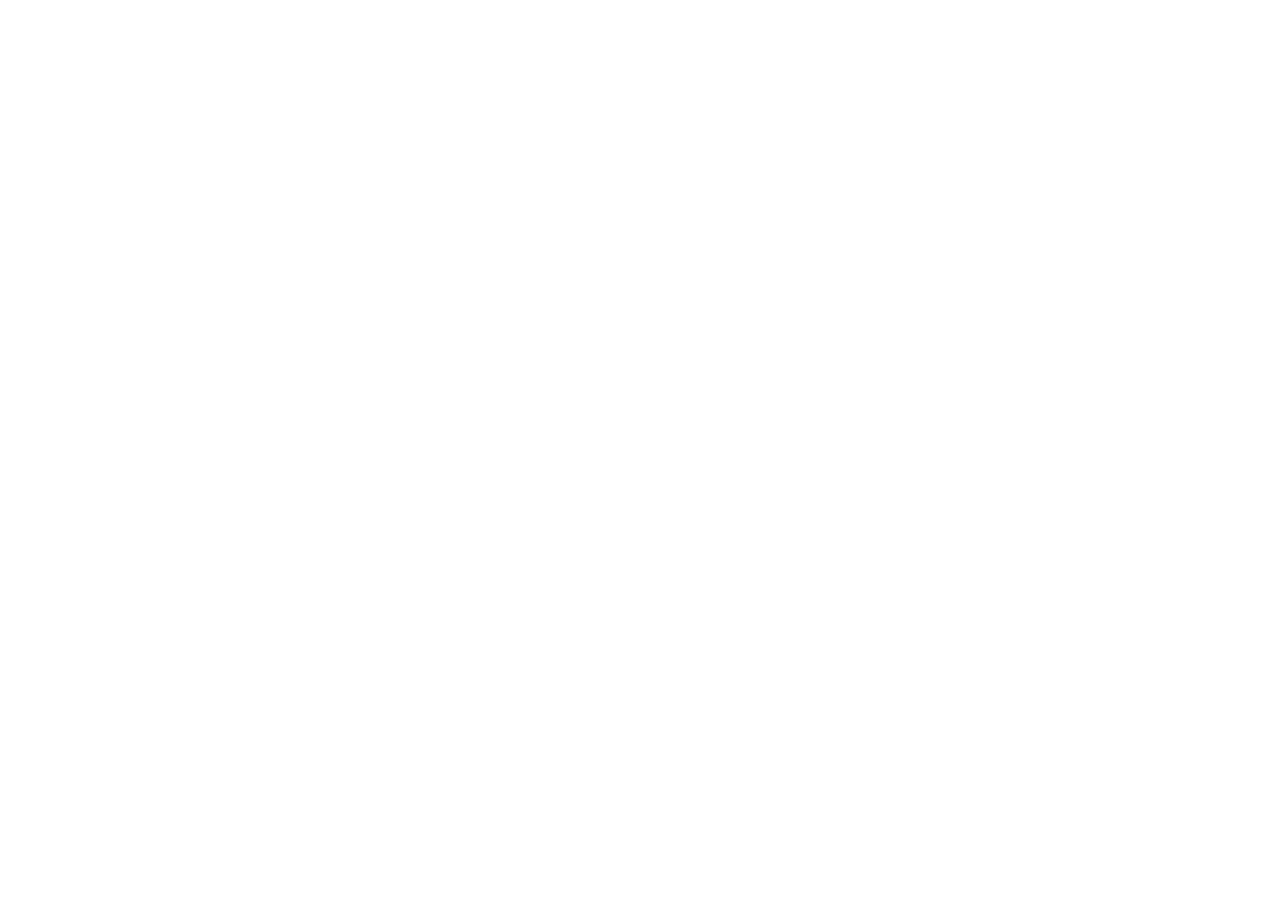
==== index.html @ 1eeaa488 "init project" ====
<!DOCTYPE html>
<html lang="en">

<head>
    <meta charset="UTF-8">
    <meta name="viewport" content="width=device-width, initial-scale=1.0">
    <title>Document</title>
</head>

<body>

</body>

</html>
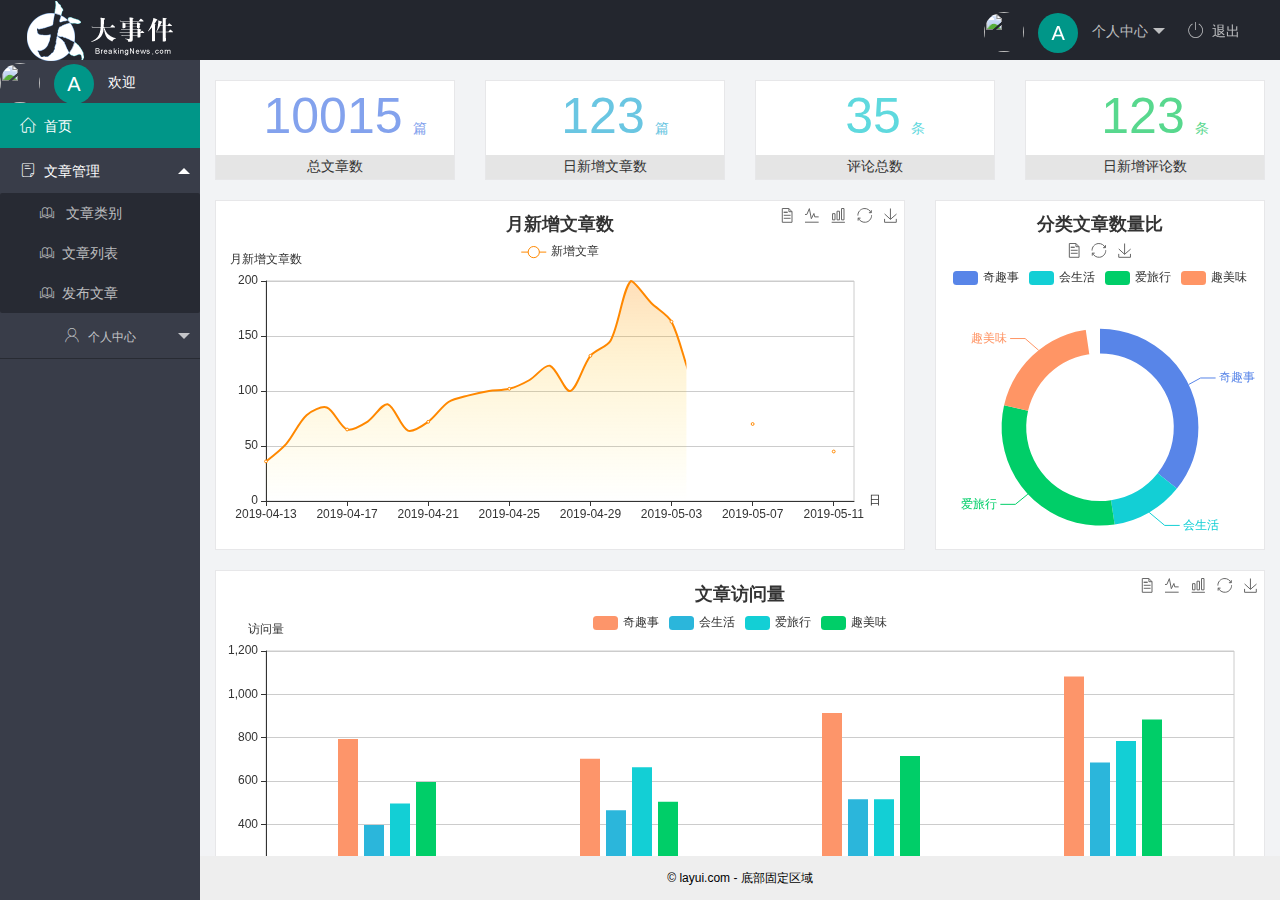
==== commit 8185873b: "完成了主页功能的开发" ====
--- a/index.html
+++ b/index.html
@@ -4,11 +4,90 @@
 <head>
     <meta charset="UTF-8">
     <meta name="viewport" content="width=device-width, initial-scale=1.0">
-    <title>Document</title>
+    <title>后台主页</title>
+    <!-- layui的样式 -->
+    <link rel="stylesheet" href="./assets/lib/layui/css/layui.css">
+    <!-- 导入第三方图标库 -->
+    <link rel="stylesheet" href="./assets/fonts/iconfont.css">
+    <!-- 引入自己的样式表 -->
+    <link rel="stylesheet" href="./assets/css/index.css">
 </head>
 
-<body>
+<body class="layui-layout-body">
+    <div class="layui-layout layui-layout-admin">
+        <div class="layui-header">
+            <div class="layui-logo">
+                <img src="./assets/images/logo.png" alt="">
+            </div>
+            <!-- 头部区域（可配合layui已有的水平导航） -->
+            <ul class="layui-nav layui-layout-right">
+                <li class="layui-nav-item">
+                    <a href="javascript:;">
+                        <img src="http://t.cn/RCzsdCq" class="layui-nav-img">
+                        <span class="text-avater">A</span> 个人中心
+                    </a>
+                    <dl class="layui-nav-child">
+                        <dd><a href="">个人中心</a></dd>
+                        <dd><a href="">基本资料</a></dd>
+                        <dd><a href="">更换头像</a></dd>
+                        <dd><a href="">重置密码</a></dd>
+                    </dl>
+                </li>
+                <li class="layui-nav-item"><a href="javascript:;" id="btnLogout"><span class="iconfont icon-tuichu"></span>退出</a></li>
+            </ul>
+        </div>
 
+        <div class="layui-side layui-bg-black">
+            <div class="layui-side-scroll">
+                <div>
+                    <img src="http://t.cn/RCzsdCq" class="layui-nav-img">
+                    <span class="text-avater">A</span> <span id="welcome">欢迎</span>
+                </div>
+                <!-- 左侧导航区域（可配合layui已有的垂直导航） -->
+                <ul class="layui-nav layui-nav-tree" lay-shrink="all">
+                    <li class="layui-nav-item layui-this"><a href="/home/dashboard.html" target="fm"><span class="iconfont icon-home"></span>首页</a></li>
+                    <li class="layui-nav-item layui-nav-itemed">
+                        <a class="" href="javascript:;"><span class="iconfont icon-16"></span>文章管理</a>
+                        <dl class="layui-nav-child">
+                            <dd><a href="javascript:;"><i class="layui-icon layui-icon-read"></i> 文章类别</a></dd>
+                            <dd><a href="javascript:;"><i class="layui-icon layui-icon-read"></i>文章列表</a></dd>
+                            <dd><a href="javascript:;"><i class="layui-icon layui-icon-read"></i>发布文章</a></dd>
+
+                        </dl>
+                    </li>
+                    <li class="layui-nav-item">
+                        <a href="javascript:;" class="userinfo"><span class="iconfont icon-user"></span>个人中心</a>
+                        <dl class="layui-nav-child">
+                            <dd><a href="javascript:;"><i class="layui-icon layui-icon-read"></i>基本资料</a></dd>
+                            <dd><a href="javascript:;"><i class="layui-icon layui-icon-read"></i>更新头像</a></dd>
+                            <dd><a href=""><i class="layui-icon layui-icon-read"></i>重置密码</a></dd>
+                        </dl>
+                    </li>
+                </ul>
+            </div>
+        </div>
+
+        <div class="layui-body">
+            <!-- 内容主体区域 -->
+            <!-- <div style="padding: 15px;">内容主体区域</div> -->
+            <iframe src="/home/dashboard.html" frameborder="0" name="fm"></iframe>
+        </div>
+
+        <div class="layui-footer">
+            <!-- 底部固定区域 -->
+            © layui.com - 底部固定区域
+        </div>
+    </div>
+    <!-- 导入layui的js文件 -->
+    <script src="./assets/lib/layui/layui.all.js"></script>
+    <!-- 导入jquery -->
+    <script src="./assets/lib/jquery.js"></script>
+    <script src="./assets/js/baseAPI.js"></script>
+    <!-- 导入自己的js文件 -->
+    <script src="/assets/js/index.js"></script>
 </body>
 
+
+
+
 </html>--- a/assets/lib/layui/css/layui.css
+++ b/assets/lib/layui/css/layui.css
@@ -0,0 +1,2 @@
+/** layui-v2.5.5 MIT License By https://www.layui.com */
+ .layui-inline,img{display:inline-block;vertical-align:middle}h1,h2,h3,h4,h5,h6{font-weight:400}.layui-edge,.layui-header,.layui-inline,.layui-main{position:relative}.layui-body,.layui-edge,.layui-elip{overflow:hidden}.layui-btn,.layui-edge,.layui-inline,img{vertical-align:middle}.layui-btn,.layui-disabled,.layui-icon,.layui-unselect{-moz-user-select:none;-webkit-user-select:none;-ms-user-select:none}.layui-elip,.layui-form-checkbox span,.layui-form-pane .layui-form-label{text-overflow:ellipsis;white-space:nowrap}.layui-breadcrumb,.layui-tree-btnGroup{visibility:hidden}blockquote,body,button,dd,div,dl,dt,form,h1,h2,h3,h4,h5,h6,input,li,ol,p,pre,td,textarea,th,ul{margin:0;padding:0;-webkit-tap-highlight-color:rgba(0,0,0,0)}a:active,a:hover{outline:0}img{border:none}li{list-style:none}table{border-collapse:collapse;border-spacing:0}h4,h5,h6{font-size:100%}button,input,optgroup,option,select,textarea{font-family:inherit;font-size:inherit;font-style:inherit;font-weight:inherit;outline:0}pre{white-space:pre-wrap;white-space:-moz-pre-wrap;white-space:-pre-wrap;white-space:-o-pre-wrap;word-wrap:break-word}body{line-height:24px;font:14px Helvetica Neue,Helvetica,PingFang SC,Tahoma,Arial,sans-serif}hr{height:1px;margin:10px 0;border:0;clear:both}a{color:#333;text-decoration:none}a:hover{color:#777}a cite{font-style:normal;*cursor:pointer}.layui-border-box,.layui-border-box *{box-sizing:border-box}.layui-box,.layui-box *{box-sizing:content-box}.layui-clear{clear:both;*zoom:1}.layui-clear:after{content:'\20';clear:both;*zoom:1;display:block;height:0}.layui-inline{*display:inline;*zoom:1}.layui-edge{display:inline-block;width:0;height:0;border-width:6px;border-style:dashed;border-color:transparent}.layui-edge-top{top:-4px;border-bottom-color:#999;border-bottom-style:solid}.layui-edge-right{border-left-color:#999;border-left-style:solid}.layui-edge-bottom{top:2px;border-top-color:#999;border-top-style:solid}.layui-edge-left{border-right-color:#999;border-right-style:solid}.layui-disabled,.layui-disabled:hover{color:#d2d2d2!important;cursor:not-allowed!important}.layui-circle{border-radius:100%}.layui-show{display:block!important}.layui-hide{display:none!important}@font-face{font-family:layui-icon;src:url(../font/iconfont.eot?v=250);src:url(../font/iconfont.eot?v=250#iefix) format('embedded-opentype'),url(../font/iconfont.woff2?v=250) format('woff2'),url(../font/iconfont.woff?v=250) format('woff'),url(../font/iconfont.ttf?v=250) format('truetype'),url(../font/iconfont.svg?v=250#layui-icon) format('svg')}.layui-icon{font-family:layui-icon!important;font-size:16px;font-style:normal;-webkit-font-smoothing:antialiased;-moz-osx-font-smoothing:grayscale}.layui-icon-reply-fill:before{content:"\e611"}.layui-icon-set-fill:before{content:"\e614"}.layui-icon-menu-fill:before{content:"\e60f"}.layui-icon-search:before{content:"\e615"}.layui-icon-share:before{content:"\e641"}.layui-icon-set-sm:before{content:"\e620"}.layui-icon-engine:before{content:"\e628"}.layui-icon-close:before{content:"\1006"}.layui-icon-close-fill:before{content:"\1007"}.layui-icon-chart-screen:before{content:"\e629"}.layui-icon-star:before{content:"\e600"}.layui-icon-circle-dot:before{content:"\e617"}.layui-icon-chat:before{content:"\e606"}.layui-icon-release:before{content:"\e609"}.layui-icon-list:before{content:"\e60a"}.layui-icon-chart:before{content:"\e62c"}.layui-icon-ok-circle:before{content:"\1005"}.layui-icon-layim-theme:before{content:"\e61b"}.layui-icon-table:before{content:"\e62d"}.layui-icon-right:before{content:"\e602"}.layui-icon-left:before{content:"\e603"}.layui-icon-cart-simple:before{content:"\e698"}.layui-icon-face-cry:before{content:"\e69c"}.layui-icon-face-smile:before{content:"\e6af"}.layui-icon-survey:before{content:"\e6b2"}.layui-icon-tree:before{content:"\e62e"}.layui-icon-upload-circle:before{content:"\e62f"}.layui-icon-add-circle:before{content:"\e61f"}.layui-icon-download-circle:before{content:"\e601"}.layui-icon-templeate-1:before{content:"\e630"}.layui-icon-util:before{content:"\e631"}.layui-icon-face-surprised:before{content:"\e664"}.layui-icon-edit:before{content:"\e642"}.layui-icon-speaker:before{content:"\e645"}.layui-icon-down:before{content:"\e61a"}.layui-icon-file:before{content:"\e621"}.layui-icon-layouts:before{content:"\e632"}.layui-icon-rate-half:before{content:"\e6c9"}.layui-icon-add-circle-fine:before{content:"\e608"}.layui-icon-prev-circle:before{content:"\e633"}.layui-icon-read:before{content:"\e705"}.layui-icon-404:before{content:"\e61c"}.layui-icon-carousel:before{content:"\e634"}.layui-icon-help:before{content:"\e607"}.layui-icon-code-circle:before{content:"\e635"}.layui-icon-water:before{content:"\e636"}.layui-icon-username:before{content:"\e66f"}.layui-icon-find-fill:before{content:"\e670"}.layui-icon-about:before{content:"\e60b"}.layui-icon-location:before{content:"\e715"}.layui-icon-up:before{content:"\e619"}.layui-icon-pause:before{content:"\e651"}.layui-icon-date:before{content:"\e637"}.layui-icon-layim-uploadfile:before{content:"\e61d"}.layui-icon-delete:before{content:"\e640"}.layui-icon-play:before{content:"\e652"}.layui-icon-top:before{content:"\e604"}.layui-icon-friends:before{content:"\e612"}.layui-icon-refresh-3:before{content:"\e9aa"}.layui-icon-ok:before{content:"\e605"}.layui-icon-layer:before{content:"\e638"}.layui-icon-face-smile-fine:before{content:"\e60c"}.layui-icon-dollar:before{content:"\e659"}.layui-icon-group:before{content:"\e613"}.layui-icon-layim-download:before{content:"\e61e"}.layui-icon-picture-fine:before{content:"\e60d"}.layui-icon-link:before{content:"\e64c"}.layui-icon-diamond:before{content:"\e735"}.layui-icon-log:before{content:"\e60e"}.layui-icon-rate-solid:before{content:"\e67a"}.layui-icon-fonts-del:before{content:"\e64f"}.layui-icon-unlink:before{content:"\e64d"}.layui-icon-fonts-clear:before{content:"\e639"}.layui-icon-triangle-r:before{content:"\e623"}.layui-icon-circle:before{content:"\e63f"}.layui-icon-radio:before{content:"\e643"}.layui-icon-align-center:before{content:"\e647"}.layui-icon-align-right:before{content:"\e648"}.layui-icon-align-left:before{content:"\e649"}.layui-icon-loading-1:before{content:"\e63e"}.layui-icon-return:before{content:"\e65c"}.layui-icon-fonts-strong:before{content:"\e62b"}.layui-icon-upload:before{content:"\e67c"}.layui-icon-dialogue:before{content:"\e63a"}.layui-icon-video:before{content:"\e6ed"}.layui-icon-headset:before{content:"\e6fc"}.layui-icon-cellphone-fine:before{content:"\e63b"}.layui-icon-add-1:before{content:"\e654"}.layui-icon-face-smile-b:before{content:"\e650"}.layui-icon-fonts-html:before{content:"\e64b"}.layui-icon-form:before{content:"\e63c"}.layui-icon-cart:before{content:"\e657"}.layui-icon-camera-fill:before{content:"\e65d"}.layui-icon-tabs:before{content:"\e62a"}.layui-icon-fonts-code:before{content:"\e64e"}.layui-icon-fire:before{content:"\e756"}.layui-icon-set:before{content:"\e716"}.layui-icon-fonts-u:before{content:"\e646"}.layui-icon-triangle-d:before{content:"\e625"}.layui-icon-tips:before{content:"\e702"}.layui-icon-picture:before{content:"\e64a"}.layui-icon-more-vertical:before{content:"\e671"}.layui-icon-flag:before{content:"\e66c"}.layui-icon-loading:before{content:"\e63d"}.layui-icon-fonts-i:before{content:"\e644"}.layui-icon-refresh-1:before{content:"\e666"}.layui-icon-rmb:before{content:"\e65e"}.layui-icon-home:before{content:"\e68e"}.layui-icon-user:before{content:"\e770"}.layui-icon-notice:before{content:"\e667"}.layui-icon-login-weibo:before{content:"\e675"}.layui-icon-voice:before{content:"\e688"}.layui-icon-upload-drag:before{content:"\e681"}.layui-icon-login-qq:before{content:"\e676"}.layui-icon-snowflake:before{content:"\e6b1"}.layui-icon-file-b:before{content:"\e655"}.layui-icon-template:before{content:"\e663"}.layui-icon-auz:before{content:"\e672"}.layui-icon-console:before{content:"\e665"}.layui-icon-app:before{content:"\e653"}.layui-icon-prev:before{content:"\e65a"}.layui-icon-website:before{content:"\e7ae"}.layui-icon-next:before{content:"\e65b"}.layui-icon-component:before{content:"\e857"}.layui-icon-more:before{content:"\e65f"}.layui-icon-login-wechat:before{content:"\e677"}.layui-icon-shrink-right:before{content:"\e668"}.layui-icon-spread-left:before{content:"\e66b"}.layui-icon-camera:before{content:"\e660"}.layui-icon-note:before{content:"\e66e"}.layui-icon-refresh:before{content:"\e669"}.layui-icon-female:before{content:"\e661"}.layui-icon-male:before{content:"\e662"}.layui-icon-password:before{content:"\e673"}.layui-icon-senior:before{content:"\e674"}.layui-icon-theme:before{content:"\e66a"}.layui-icon-tread:before{content:"\e6c5"}.layui-icon-praise:before{content:"\e6c6"}.layui-icon-star-fill:before{content:"\e658"}.layui-icon-rate:before{content:"\e67b"}.layui-icon-template-1:before{content:"\e656"}.layui-icon-vercode:before{content:"\e679"}.layui-icon-cellphone:before{content:"\e678"}.layui-icon-screen-full:before{content:"\e622"}.layui-icon-screen-restore:before{content:"\e758"}.layui-icon-cols:before{content:"\e610"}.layui-icon-export:before{content:"\e67d"}.layui-icon-print:before{content:"\e66d"}.layui-icon-slider:before{content:"\e714"}.layui-icon-addition:before{content:"\e624"}.layui-icon-subtraction:before{content:"\e67e"}.layui-icon-service:before{content:"\e626"}.layui-icon-transfer:before{content:"\e691"}.layui-main{width:1140px;margin:0 auto}.layui-header{z-index:1000;height:60px}.layui-header a:hover{transition:all .5s;-webkit-transition:all .5s}.layui-side{position:fixed;left:0;top:0;bottom:0;z-index:999;width:200px;overflow-x:hidden}.layui-side-scroll{position:relative;width:220px;height:100%;overflow-x:hidden}.layui-body{position:absolute;left:200px;right:0;top:0;bottom:0;z-index:998;width:auto;overflow-y:auto;box-sizing:border-box}.layui-layout-body{overflow:hidden}.layui-layout-admin .layui-header{background-color:#23262E}.layui-layout-admin .layui-side{top:60px;width:200px;overflow-x:hidden}.layui-layout-admin .layui-body{position:fixed;top:60px;bottom:44px}.layui-layout-admin .layui-main{width:auto;margin:0 15px}.layui-layout-admin .layui-footer{position:fixed;left:200px;right:0;bottom:0;height:44px;line-height:44px;padding:0 15px;background-color:#eee}.layui-layout-admin .layui-logo{position:absolute;left:0;top:0;width:200px;height:100%;line-height:60px;text-align:center;color:#009688;font-size:16px}.layui-layout-admin .layui-header .layui-nav{background:0 0}.layui-layout-left{position:absolute!important;left:200px;top:0}.layui-layout-right{position:absolute!important;right:0;top:0}.layui-container{position:relative;margin:0 auto;padding:0 15px;box-sizing:border-box}.layui-fluid{position:relative;margin:0 auto;padding:0 15px}.layui-row:after,.layui-row:before{content:'';display:block;clear:both}.layui-col-lg1,.layui-col-lg10,.layui-col-lg11,.layui-col-lg12,.layui-col-lg2,.layui-col-lg3,.layui-col-lg4,.layui-col-lg5,.layui-col-lg6,.layui-col-lg7,.layui-col-lg8,.layui-col-lg9,.layui-col-md1,.layui-col-md10,.layui-col-md11,.layui-col-md12,.layui-col-md2,.layui-col-md3,.layui-col-md4,.layui-col-md5,.layui-col-md6,.layui-col-md7,.layui-col-md8,.layui-col-md9,.layui-col-sm1,.layui-col-sm10,.layui-col-sm11,.layui-col-sm12,.layui-col-sm2,.layui-col-sm3,.layui-col-sm4,.layui-col-sm5,.layui-col-sm6,.layui-col-sm7,.layui-col-sm8,.layui-col-sm9,.layui-col-xs1,.layui-col-xs10,.layui-col-xs11,.layui-col-xs12,.layui-col-xs2,.layui-col-xs3,.layui-col-xs4,.layui-col-xs5,.layui-col-xs6,.layui-col-xs7,.layui-col-xs8,.layui-col-xs9{position:relative;display:block;box-sizing:border-box}.layui-col-xs1,.layui-col-xs10,.layui-col-xs11,.layui-col-xs12,.layui-col-xs2,.layui-col-xs3,.layui-col-xs4,.layui-col-xs5,.layui-col-xs6,.layui-col-xs7,.layui-col-xs8,.layui-col-xs9{float:left}.layui-col-xs1{width:8.33333333%}.layui-col-xs2{width:16.66666667%}.layui-col-xs3{width:25%}.layui-col-xs4{width:33.33333333%}.layui-col-xs5{width:41.66666667%}.layui-col-xs6{width:50%}.layui-col-xs7{width:58.33333333%}.layui-col-xs8{width:66.66666667%}.layui-col-xs9{width:75%}.layui-col-xs10{width:83.33333333%}.layui-col-xs11{width:91.66666667%}.layui-col-xs12{width:100%}.layui-col-xs-offset1{margin-left:8.33333333%}.layui-col-xs-offset2{margin-left:16.66666667%}.layui-col-xs-offset3{margin-left:25%}.layui-col-xs-offset4{margin-left:33.33333333%}.layui-col-xs-offset5{margin-left:41.66666667%}.layui-col-xs-offset6{margin-left:50%}.layui-col-xs-offset7{margin-left:58.33333333%}.layui-col-xs-offset8{margin-left:66.66666667%}.layui-col-xs-offset9{margin-left:75%}.layui-col-xs-offset10{margin-left:83.33333333%}.layui-col-xs-offset11{margin-left:91.66666667%}.layui-col-xs-offset12{margin-left:100%}@media screen and (max-width:768px){.layui-hide-xs{display:none!important}.layui-show-xs-block{display:block!important}.layui-show-xs-inline{display:inline!important}.layui-show-xs-inline-block{display:inline-block!important}}@media screen and (min-width:768px){.layui-container{width:750px}.layui-hide-sm{display:none!important}.layui-show-sm-block{display:block!important}.layui-show-sm-inline{display:inline!important}.layui-show-sm-inline-block{display:inline-block!important}.layui-col-sm1,.layui-col-sm10,.layui-col-sm11,.layui-col-sm12,.layui-col-sm2,.layui-col-sm3,.layui-col-sm4,.layui-col-sm5,.layui-col-sm6,.layui-col-sm7,.layui-col-sm8,.layui-col-sm9{float:left}.layui-col-sm1{width:8.33333333%}.layui-col-sm2{width:16.66666667%}.layui-col-sm3{width:25%}.layui-col-sm4{width:33.33333333%}.layui-col-sm5{width:41.66666667%}.layui-col-sm6{width:50%}.layui-col-sm7{width:58.33333333%}.layui-col-sm8{width:66.66666667%}.layui-col-sm9{width:75%}.layui-col-sm10{width:83.33333333%}.layui-col-sm11{width:91.66666667%}.layui-col-sm12{width:100%}.layui-col-sm-offset1{margin-left:8.33333333%}.layui-col-sm-offset2{margin-left:16.66666667%}.layui-col-sm-offset3{margin-left:25%}.layui-col-sm-offset4{margin-left:33.33333333%}.layui-col-sm-offset5{margin-left:41.66666667%}.layui-col-sm-offset6{margin-left:50%}.layui-col-sm-offset7{margin-left:58.33333333%}.layui-col-sm-offset8{margin-left:66.66666667%}.layui-col-sm-offset9{margin-left:75%}.layui-col-sm-offset10{margin-left:83.33333333%}.layui-col-sm-offset11{margin-left:91.66666667%}.layui-col-sm-offset12{margin-left:100%}}@media screen and (min-width:992px){.layui-container{width:970px}.layui-hide-md{display:none!important}.layui-show-md-block{display:block!important}.layui-show-md-inline{display:inline!important}.layui-show-md-inline-block{display:inline-block!important}.layui-col-md1,.layui-col-md10,.layui-col-md11,.layui-col-md12,.layui-col-md2,.layui-col-md3,.layui-col-md4,.layui-col-md5,.layui-col-md6,.layui-col-md7,.layui-col-md8,.layui-col-md9{float:left}.layui-col-md1{width:8.33333333%}.layui-col-md2{width:16.66666667%}.layui-col-md3{width:25%}.layui-col-md4{width:33.33333333%}.layui-col-md5{width:41.66666667%}.layui-col-md6{width:50%}.layui-col-md7{width:58.33333333%}.layui-col-md8{width:66.66666667%}.layui-col-md9{width:75%}.layui-col-md10{width:83.33333333%}.layui-col-md11{width:91.66666667%}.layui-col-md12{width:100%}.layui-col-md-offset1{margin-left:8.33333333%}.layui-col-md-offset2{margin-left:16.66666667%}.layui-col-md-offset3{margin-left:25%}.layui-col-md-offset4{margin-left:33.33333333%}.layui-col-md-offset5{margin-left:41.66666667%}.layui-col-md-offset6{margin-left:50%}.layui-col-md-offset7{margin-left:58.33333333%}.layui-col-md-offset8{margin-left:66.66666667%}.layui-col-md-offset9{margin-left:75%}.layui-col-md-offset10{margin-left:83.33333333%}.layui-col-md-offset11{margin-left:91.66666667%}.layui-col-md-offset12{margin-left:100%}}@media screen and (min-width:1200px){.layui-container{width:1170px}.layui-hide-lg{display:none!important}.layui-show-lg-block{display:block!important}.layui-show-lg-inline{display:inline!important}.layui-show-lg-inline-block{display:inline-block!important}.layui-col-lg1,.layui-col-lg10,.layui-col-lg11,.layui-col-lg12,.layui-col-lg2,.layui-col-lg3,.layui-col-lg4,.layui-col-lg5,.layui-col-lg6,.layui-col-lg7,.layui-col-lg8,.layui-col-lg9{float:left}.layui-col-lg1{width:8.33333333%}.layui-col-lg2{width:16.66666667%}.layui-col-lg3{width:25%}.layui-col-lg4{width:33.33333333%}.layui-col-lg5{width:41.66666667%}.layui-col-lg6{width:50%}.layui-col-lg7{width:58.33333333%}.layui-col-lg8{width:66.66666667%}.layui-col-lg9{width:75%}.layui-col-lg10{width:83.33333333%}.layui-col-lg11{width:91.66666667%}.layui-col-lg12{width:100%}.layui-col-lg-offset1{margin-left:8.33333333%}.layui-col-lg-offset2{margin-left:16.66666667%}.layui-col-lg-offset3{margin-left:25%}.layui-col-lg-offset4{margin-left:33.33333333%}.layui-col-lg-offset5{margin-left:41.66666667%}.layui-col-lg-offset6{margin-left:50%}.layui-col-lg-offset7{margin-left:58.33333333%}.layui-col-lg-offset8{margin-left:66.66666667%}.layui-col-lg-offset9{margin-left:75%}.layui-col-lg-offset10{margin-left:83.33333333%}.layui-col-lg-offset11{margin-left:91.66666667%}.layui-col-lg-offset12{margin-left:100%}}.layui-col-space1{margin:-.5px}.layui-col-space1>*{padding:.5px}.layui-col-space3{margin:-1.5px}.layui-col-space3>*{padding:1.5px}.layui-col-space5{margin:-2.5px}.layui-col-space5>*{padding:2.5px}.layui-col-space8{margin:-3.5px}.layui-col-space8>*{padding:3.5px}.layui-col-space10{margin:-5px}.layui-col-space10>*{padding:5px}.layui-col-space12{margin:-6px}.layui-col-space12>*{padding:6px}.layui-col-space15{margin:-7.5px}.layui-col-space15>*{padding:7.5px}.layui-col-space18{margin:-9px}.layui-col-space18>*{padding:9px}.layui-col-space20{margin:-10px}.layui-col-space20>*{padding:10px}.layui-col-space22{margin:-11px}.layui-col-space22>*{padding:11px}.layui-col-space25{margin:-12.5px}.layui-col-space25>*{padding:12.5px}.layui-col-space30{margin:-15px}.layui-col-space30>*{padding:15px}.layui-btn,.layui-input,.layui-select,.layui-textarea,.layui-upload-button{outline:0;-webkit-appearance:none;transition:all .3s;-webkit-transition:all .3s;box-sizing:border-box}.layui-elem-quote{margin-bottom:10px;padding:15px;line-height:22px;border-left:5px solid #009688;border-radius:0 2px 2px 0;background-color:#f2f2f2}.layui-quote-nm{border-style:solid;border-width:1px 1px 1px 5px;background:0 0}.layui-elem-field{margin-bottom:10px;padding:0;border-width:1px;border-style:solid}.layui-elem-field legend{margin-left:20px;padding:0 10px;font-size:20px;font-weight:300}.layui-field-title{margin:10px 0 20px;border-width:1px 0 0}.layui-field-box{padding:10px 15px}.layui-field-title .layui-field-box{padding:10px 0}.layui-progress{position:relative;height:6px;border-radius:20px;background-color:#e2e2e2}.layui-progress-bar{position:absolute;left:0;top:0;width:0;max-width:100%;height:6px;border-radius:20px;text-align:right;background-color:#5FB878;transition:all .3s;-webkit-transition:all .3s}.layui-progress-big,.layui-progress-big .layui-progress-bar{height:18px;line-height:18px}.layui-progress-text{position:relative;top:-20px;line-height:18px;font-size:12px;color:#666}.layui-progress-big .layui-progress-text{position:static;padding:0 10px;color:#fff}.layui-collapse{border-width:1px;border-style:solid;border-radius:2px}.layui-colla-content,.layui-colla-item{border-top-width:1px;border-top-style:solid}.layui-colla-item:first-child{border-top:none}.layui-colla-title{position:relative;height:42px;line-height:42px;padding:0 15px 0 35px;color:#333;background-color:#f2f2f2;cursor:pointer;font-size:14px;overflow:hidden}.layui-colla-content{display:none;padding:10px 15px;line-height:22px;color:#666}.layui-colla-icon{position:absolute;left:15px;top:0;font-size:14px}.layui-card{margin-bottom:15px;border-radius:2px;background-color:#fff;box-shadow:0 1px 2px 0 rgba(0,0,0,.05)}.layui-card:last-child{margin-bottom:0}.layui-card-header{position:relative;height:42px;line-height:42px;padding:0 15px;border-bottom:1px solid #f6f6f6;color:#333;border-radius:2px 2px 0 0;font-size:14px}.layui-bg-black,.layui-bg-blue,.layui-bg-cyan,.layui-bg-green,.layui-bg-orange,.layui-bg-red{color:#fff!important}.layui-card-body{position:relative;padding:10px 15px;line-height:24px}.layui-card-body[pad15]{padding:15px}.layui-card-body[pad20]{padding:20px}.layui-card-body .layui-table{margin:5px 0}.layui-card .layui-tab{margin:0}.layui-panel-window{position:relative;padding:15px;border-radius:0;border-top:5px solid #E6E6E6;background-color:#fff}.layui-auxiliar-moving{position:fixed;left:0;right:0;top:0;bottom:0;width:100%;height:100%;background:0 0;z-index:9999999999}.layui-form-label,.layui-form-mid,.layui-form-select,.layui-input-block,.layui-input-inline,.layui-textarea{position:relative}.layui-bg-red{background-color:#FF5722!important}.layui-bg-orange{background-color:#FFB800!important}.layui-bg-green{background-color:#009688!important}.layui-bg-cyan{background-color:#2F4056!important}.layui-bg-blue{background-color:#1E9FFF!important}.layui-bg-black{background-color:#393D49!important}.layui-bg-gray{background-color:#eee!important;color:#666!important}.layui-badge-rim,.layui-colla-content,.layui-colla-item,.layui-collapse,.layui-elem-field,.layui-form-pane .layui-form-item[pane],.layui-form-pane .layui-form-label,.layui-input,.layui-layedit,.layui-layedit-tool,.layui-quote-nm,.layui-select,.layui-tab-bar,.layui-tab-card,.layui-tab-title,.layui-tab-title .layui-this:after,.layui-textarea{border-color:#e6e6e6}.layui-timeline-item:before,hr{background-color:#e6e6e6}.layui-text{line-height:22px;font-size:14px;color:#666}.layui-text h1,.layui-text h2,.layui-text h3{font-weight:500;color:#333}.layui-text h1{font-size:30px}.layui-text h2{font-size:24px}.layui-text h3{font-size:18px}.layui-text a:not(.layui-btn){color:#01AAED}.layui-text a:not(.layui-btn):hover{text-decoration:underline}.layui-text ul{padding:5px 0 5px 15px}.layui-text ul li{margin-top:5px;list-style-type:disc}.layui-text em,.layui-word-aux{color:#999!important;padding:0 5px!important}.layui-btn{display:inline-block;height:38px;line-height:38px;padding:0 18px;background-color:#009688;color:#fff;white-space:nowrap;text-align:center;font-size:14px;border:none;border-radius:2px;cursor:pointer}.layui-btn:hover{opacity:.8;filter:alpha(opacity=80);color:#fff}.layui-btn:active{opacity:1;filter:alpha(opacity=100)}.layui-btn+.layui-btn{margin-left:10px}.layui-btn-container{font-size:0}.layui-btn-container .layui-btn{margin-right:10px;margin-bottom:10px}.layui-btn-container .layui-btn+.layui-btn{margin-left:0}.layui-table .layui-btn-container .layui-btn{margin-bottom:9px}.layui-btn-radius{border-radius:100px}.layui-btn .layui-icon{margin-right:3px;font-size:18px;vertical-align:bottom;vertical-align:middle\9}.layui-btn-primary{border:1px solid #C9C9C9;background-color:#fff;color:#555}.layui-btn-primary:hover{border-color:#009688;color:#333}.layui-btn-normal{background-color:#1E9FFF}.layui-btn-warm{background-color:#FFB800}.layui-btn-danger{background-color:#FF5722}.layui-btn-checked{background-color:#5FB878}.layui-btn-disabled,.layui-btn-disabled:active,.layui-btn-disabled:hover{border:1px solid #e6e6e6;background-color:#FBFBFB;color:#C9C9C9;cursor:not-allowed;opacity:1}.layui-btn-lg{height:44px;line-height:44px;padding:0 25px;font-size:16px}.layui-btn-sm{height:30px;line-height:30px;padding:0 10px;font-size:12px}.layui-btn-sm i{font-size:16px!important}.layui-btn-xs{height:22px;line-height:22px;padding:0 5px;font-size:12px}.layui-btn-xs i{font-size:14px!important}.layui-btn-group{display:inline-block;vertical-align:middle;font-size:0}.layui-btn-group .layui-btn{margin-left:0!important;margin-right:0!important;border-left:1px solid rgba(255,255,255,.5);border-radius:0}.layui-btn-group .layui-btn-primary{border-left:none}.layui-btn-group .layui-btn-primary:hover{border-color:#C9C9C9;color:#009688}.layui-btn-group .layui-btn:first-child{border-left:none;border-radius:2px 0 0 2px}.layui-btn-group .layui-btn-primary:first-child{border-left:1px solid #c9c9c9}.layui-btn-group .layui-btn:last-child{border-radius:0 2px 2px 0}.layui-btn-group .layui-btn+.layui-btn{margin-left:0}.layui-btn-group+.layui-btn-group{margin-left:10px}.layui-btn-fluid{width:100%}.layui-input,.layui-select,.layui-textarea{height:38px;line-height:1.3;line-height:38px\9;border-width:1px;border-style:solid;background-color:#fff;border-radius:2px}.layui-input::-webkit-input-placeholder,.layui-select::-webkit-input-placeholder,.layui-textarea::-webkit-input-placeholder{line-height:1.3}.layui-input,.layui-textarea{display:block;width:100%;padding-left:10px}.layui-input:hover,.layui-textarea:hover{border-color:#D2D2D2!important}.layui-input:focus,.layui-textarea:focus{border-color:#C9C9C9!important}.layui-textarea{min-height:100px;height:auto;line-height:20px;padding:6px 10px;resize:vertical}.layui-select{padding:0 10px}.layui-form input[type=checkbox],.layui-form input[type=radio],.layui-form select{display:none}.layui-form [lay-ignore]{display:initial}.layui-form-item{margin-bottom:15px;clear:both;*zoom:1}.layui-form-item:after{content:'\20';clear:both;*zoom:1;display:block;height:0}.layui-form-label{float:left;display:block;padding:9px 15px;width:80px;font-weight:400;line-height:20px;text-align:right}.layui-form-label-col{display:block;float:none;padding:9px 0;line-height:20px;text-align:left}.layui-form-item .layui-inline{margin-bottom:5px;margin-right:10px}.layui-input-block{margin-left:110px;min-height:36px}.layui-input-inline{display:inline-block;vertical-align:middle}.layui-form-item .layui-input-inline{float:left;width:190px;margin-right:10px}.layui-form-text .layui-input-inline{width:auto}.layui-form-mid{float:left;display:block;padding:9px 0!important;line-height:20px;margin-right:10px}.layui-form-danger+.layui-form-select .layui-input,.layui-form-danger:focus{border-color:#FF5722!important}.layui-form-select .layui-input{padding-right:30px;cursor:pointer}.layui-form-select .layui-edge{position:absolute;right:10px;top:50%;margin-top:-3px;cursor:pointer;border-width:6px;border-top-color:#c2c2c2;border-top-style:solid;transition:all .3s;-webkit-transition:all .3s}.layui-form-select dl{display:none;position:absolute;left:0;top:42px;padding:5px 0;z-index:899;min-width:100%;border:1px solid #d2d2d2;max-height:300px;overflow-y:auto;background-color:#fff;border-radius:2px;box-shadow:0 2px 4px rgba(0,0,0,.12);box-sizing:border-box}.layui-form-select dl dd,.layui-form-select dl dt{padding:0 10px;line-height:36px;white-space:nowrap;overflow:hidden;text-overflow:ellipsis}.layui-form-select dl dt{font-size:12px;color:#999}.layui-form-select dl dd{cursor:pointer}.layui-form-select dl dd:hover{background-color:#f2f2f2;-webkit-transition:.5s all;transition:.5s all}.layui-form-select .layui-select-group dd{padding-left:20px}.layui-form-select dl dd.layui-select-tips{padding-left:10px!important;color:#999}.layui-form-select dl dd.layui-this{background-color:#5FB878;color:#fff}.layui-form-checkbox,.layui-form-select dl dd.layui-disabled{background-color:#fff}.layui-form-selected dl{display:block}.layui-form-checkbox,.layui-form-checkbox *,.layui-form-switch{display:inline-block;vertical-align:middle}.layui-form-selected .layui-edge{margin-top:-9px;-webkit-transform:rotate(180deg);transform:rotate(180deg);margin-top:-3px\9}:root .layui-form-selected .layui-edge{margin-top:-9px\0/IE9}.layui-form-selectup dl{top:auto;bottom:42px}.layui-select-none{margin:5px 0;text-align:center;color:#999}.layui-select-disabled .layui-disabled{border-color:#eee!important}.layui-select-disabled .layui-edge{border-top-color:#d2d2d2}.layui-form-checkbox{position:relative;height:30px;line-height:30px;margin-right:10px;padding-right:30px;cursor:pointer;font-size:0;-webkit-transition:.1s linear;transition:.1s linear;box-sizing:border-box}.layui-form-checkbox span{padding:0 10px;height:100%;font-size:14px;border-radius:2px 0 0 2px;background-color:#d2d2d2;color:#fff;overflow:hidden}.layui-form-checkbox:hover span{background-color:#c2c2c2}.layui-form-checkbox i{position:absolute;right:0;top:0;width:30px;height:28px;border:1px solid #d2d2d2;border-left:none;border-radius:0 2px 2px 0;color:#fff;font-size:20px;text-align:center}.layui-form-checkbox:hover i{border-color:#c2c2c2;color:#c2c2c2}.layui-form-checked,.layui-form-checked:hover{border-color:#5FB878}.layui-form-checked span,.layui-form-checked:hover span{background-color:#5FB878}.layui-form-checked i,.layui-form-checked:hover i{color:#5FB878}.layui-form-item .layui-form-checkbox{margin-top:4px}.layui-form-checkbox[lay-skin=primary]{height:auto!important;line-height:normal!important;min-width:18px;min-height:18px;border:none!important;margin-right:0;padding-left:28px;padding-right:0;background:0 0}.layui-form-checkbox[lay-skin=primary] span{padding-left:0;padding-right:15px;line-height:18px;background:0 0;color:#666}.layui-form-checkbox[lay-skin=primary] i{right:auto;left:0;width:16px;height:16px;line-height:16px;border:1px solid #d2d2d2;font-size:12px;border-radius:2px;background-color:#fff;-webkit-transition:.1s linear;transition:.1s linear}.layui-form-checkbox[lay-skin=primary]:hover i{border-color:#5FB878;color:#fff}.layui-form-checked[lay-skin=primary] i{border-color:#5FB878!important;background-color:#5FB878;color:#fff}.layui-checkbox-disbaled[lay-skin=primary] span{background:0 0!important;color:#c2c2c2}.layui-checkbox-disbaled[lay-skin=primary]:hover i{border-color:#d2d2d2}.layui-form-item .layui-form-checkbox[lay-skin=primary]{margin-top:10px}.layui-form-switch{position:relative;height:22px;line-height:22px;min-width:35px;padding:0 5px;margin-top:8px;border:1px solid #d2d2d2;border-radius:20px;cursor:pointer;background-color:#fff;-webkit-transition:.1s linear;transition:.1s linear}.layui-form-switch i{position:absolute;left:5px;top:3px;width:16px;height:16px;border-radius:20px;background-color:#d2d2d2;-webkit-transition:.1s linear;transition:.1s linear}.layui-form-switch em{position:relative;top:0;width:25px;margin-left:21px;padding:0!important;text-align:center!important;color:#999!important;font-style:normal!important;font-size:12px}.layui-form-onswitch{border-color:#5FB878;background-color:#5FB878}.layui-checkbox-disbaled,.layui-checkbox-disbaled i{border-color:#e2e2e2!important}.layui-form-onswitch i{left:100%;margin-left:-21px;background-color:#fff}.layui-form-onswitch em{margin-left:5px;margin-right:21px;color:#fff!important}.layui-checkbox-disbaled span{background-color:#e2e2e2!important}.layui-checkbox-disbaled:hover i{color:#fff!important}[lay-radio]{display:none}.layui-form-radio,.layui-form-radio *{display:inline-block;vertical-align:middle}.layui-form-radio{line-height:28px;margin:6px 10px 0 0;padding-right:10px;cursor:pointer;font-size:0}.layui-form-radio *{font-size:14px}.layui-form-radio>i{margin-right:8px;font-size:22px;color:#c2c2c2}.layui-form-radio>i:hover,.layui-form-radioed>i{color:#5FB878}.layui-radio-disbaled>i{color:#e2e2e2!important}.layui-form-pane .layui-form-label{width:110px;padding:8px 15px;height:38px;line-height:20px;border-width:1px;border-style:solid;border-radius:2px 0 0 2px;text-align:center;background-color:#FBFBFB;overflow:hidden;box-sizing:border-box}.layui-form-pane .layui-input-inline{margin-left:-1px}.layui-form-pane .layui-input-block{margin-left:110px;left:-1px}.layui-form-pane .layui-input{border-radius:0 2px 2px 0}.layui-form-pane .layui-form-text .layui-form-label{float:none;width:100%;border-radius:2px;box-sizing:border-box;text-align:left}.layui-form-pane .layui-form-text .layui-input-inline{display:block;margin:0;top:-1px;clear:both}.layui-form-pane .layui-form-text .layui-input-block{margin:0;left:0;top:-1px}.layui-form-pane .layui-form-text .layui-textarea{min-height:100px;border-radius:0 0 2px 2px}.layui-form-pane .layui-form-checkbox{margin:4px 0 4px 10px}.layui-form-pane .layui-form-radio,.layui-form-pane .layui-form-switch{margin-top:6px;margin-left:10px}.layui-form-pane .layui-form-item[pane]{position:relative;border-width:1px;border-style:solid}.layui-form-pane .layui-form-item[pane] .layui-form-label{position:absolute;left:0;top:0;height:100%;border-width:0 1px 0 0}.layui-form-pane .layui-form-item[pane] .layui-input-inline{margin-left:110px}@media screen and (max-width:450px){.layui-form-item .layui-form-label{text-overflow:ellipsis;overflow:hidden;white-space:nowrap}.layui-form-item .layui-inline{display:block;margin-right:0;margin-bottom:20px;clear:both}.layui-form-item .layui-inline:after{content:'\20';clear:both;display:block;height:0}.layui-form-item .layui-input-inline{display:block;float:none;left:-3px;width:auto;margin:0 0 10px 112px}.layui-form-item .layui-input-inline+.layui-form-mid{margin-left:110px;top:-5px;padding:0}.layui-form-item .layui-form-checkbox{margin-right:5px;margin-bottom:5px}}.layui-layedit{border-width:1px;border-style:solid;border-radius:2px}.layui-layedit-tool{padding:3px 5px;border-bottom-width:1px;border-bottom-style:solid;font-size:0}.layedit-tool-fixed{position:fixed;top:0;border-top:1px solid #e2e2e2}.layui-layedit-tool .layedit-tool-mid,.layui-layedit-tool .layui-icon{display:inline-block;vertical-align:middle;text-align:center;font-size:14px}.layui-layedit-tool .layui-icon{position:relative;width:32px;height:30px;line-height:30px;margin:3px 5px;color:#777;cursor:pointer;border-radius:2px}.layui-layedit-tool .layui-icon:hover{color:#393D49}.layui-layedit-tool .layui-icon:active{color:#000}.layui-layedit-tool .layedit-tool-active{background-color:#e2e2e2;color:#000}.layui-layedit-tool .layui-disabled,.layui-layedit-tool .layui-disabled:hover{color:#d2d2d2;cursor:not-allowed}.layui-layedit-tool .layedit-tool-mid{width:1px;height:18px;margin:0 10px;background-color:#d2d2d2}.layedit-tool-html{width:50px!important;font-size:30px!important}.layedit-tool-b,.layedit-tool-code,.layedit-tool-help{font-size:16px!important}.layedit-tool-d,.layedit-tool-face,.layedit-tool-image,.layedit-tool-unlink{font-size:18px!important}.layedit-tool-image input{position:absolute;font-size:0;left:0;top:0;width:100%;height:100%;opacity:.01;filter:Alpha(opacity=1);cursor:pointer}.layui-layedit-iframe iframe{display:block;width:100%}#LAY_layedit_code{overflow:hidden}.layui-laypage{display:inline-block;*display:inline;*zoom:1;vertical-align:middle;margin:10px 0;font-size:0}.layui-laypage>a:first-child,.layui-laypage>a:first-child em{border-radius:2px 0 0 2px}.layui-laypage>a:last-child,.layui-laypage>a:last-child em{border-radius:0 2px 2px 0}.layui-laypage>:first-child{margin-left:0!important}.layui-laypage>:last-child{margin-right:0!important}.layui-laypage a,.layui-laypage button,.layui-laypage input,.layui-laypage select,.layui-laypage span{border:1px solid #e2e2e2}.layui-laypage a,.layui-laypage span{display:inline-block;*display:inline;*zoom:1;vertical-align:middle;padding:0 15px;height:28px;line-height:28px;margin:0 -1px 5px 0;background-color:#fff;color:#333;font-size:12px}.layui-flow-more a *,.layui-laypage input,.layui-table-view select[lay-ignore]{display:inline-block}.layui-laypage a:hover{color:#009688}.layui-laypage em{font-style:normal}.layui-laypage .layui-laypage-spr{color:#999;font-weight:700}.layui-laypage a{text-decoration:none}.layui-laypage .layui-laypage-curr{position:relative}.layui-laypage .layui-laypage-curr em{position:relative;color:#fff}.layui-laypage .layui-laypage-curr .layui-laypage-em{position:absolute;left:-1px;top:-1px;padding:1px;width:100%;height:100%;background-color:#009688}.layui-laypage-em{border-radius:2px}.layui-laypage-next em,.layui-laypage-prev em{font-family:Sim sun;font-size:16px}.layui-laypage .layui-laypage-count,.layui-laypage .layui-laypage-limits,.layui-laypage .layui-laypage-refresh,.layui-laypage .layui-laypage-skip{margin-left:10px;margin-right:10px;padding:0;border:none}.layui-laypage .layui-laypage-limits,.layui-laypage .layui-laypage-refresh{vertical-align:top}.layui-laypage .layui-laypage-refresh i{font-size:18px;cursor:pointer}.layui-laypage select{height:22px;padding:3px;border-radius:2px;cursor:pointer}.layui-laypage .layui-laypage-skip{height:30px;line-height:30px;color:#999}.layui-laypage button,.layui-laypage input{height:30px;line-height:30px;border-radius:2px;vertical-align:top;background-color:#fff;box-sizing:border-box}.layui-laypage input{width:40px;margin:0 10px;padding:0 3px;text-align:center}.layui-laypage input:focus,.layui-laypage select:focus{border-color:#009688!important}.layui-laypage button{margin-left:10px;padding:0 10px;cursor:pointer}.layui-table,.layui-table-view{margin:10px 0}.layui-flow-more{margin:10px 0;text-align:center;color:#999;font-size:14px}.layui-flow-more a{height:32px;line-height:32px}.layui-flow-more a *{vertical-align:top}.layui-flow-more a cite{padding:0 20px;border-radius:3px;background-color:#eee;color:#333;font-style:normal}.layui-flow-more a cite:hover{opacity:.8}.layui-flow-more a i{font-size:30px;color:#737383}.layui-table{width:100%;background-color:#fff;color:#666}.layui-table tr{transition:all .3s;-webkit-transition:all .3s}.layui-table th{text-align:left;font-weight:400}.layui-table tbody tr:hover,.layui-table thead tr,.layui-table-click,.layui-table-header,.layui-table-hover,.layui-table-mend,.layui-table-patch,.layui-table-tool,.layui-table-total,.layui-table-total tr,.layui-table[lay-even] tr:nth-child(even){background-color:#f2f2f2}.layui-table td,.layui-table th,.layui-table-col-set,.layui-table-fixed-r,.layui-table-grid-down,.layui-table-header,.layui-table-page,.layui-table-tips-main,.layui-table-tool,.layui-table-total,.layui-table-view,.layui-table[lay-skin=line],.layui-table[lay-skin=row]{border-width:1px;border-style:solid;border-color:#e6e6e6}.layui-table td,.layui-table th{position:relative;padding:9px 15px;min-height:20px;line-height:20px;font-size:14px}.layui-table[lay-skin=line] td,.layui-table[lay-skin=line] th{border-width:0 0 1px}.layui-table[lay-skin=row] td,.layui-table[lay-skin=row] th{border-width:0 1px 0 0}.layui-table[lay-skin=nob] td,.layui-table[lay-skin=nob] th{border:none}.layui-table img{max-width:100px}.layui-table[lay-size=lg] td,.layui-table[lay-size=lg] th{padding:15px 30px}.layui-table-view .layui-table[lay-size=lg] .layui-table-cell{height:40px;line-height:40px}.layui-table[lay-size=sm] td,.layui-table[lay-size=sm] th{font-size:12px;padding:5px 10px}.layui-table-view .layui-table[lay-size=sm] .layui-table-cell{height:20px;line-height:20px}.layui-table[lay-data]{display:none}.layui-table-box{position:relative;overflow:hidden}.layui-table-view .layui-table{position:relative;width:auto;margin:0}.layui-table-view .layui-table[lay-skin=line]{border-width:0 1px 0 0}.layui-table-view .layui-table[lay-skin=row]{border-width:0 0 1px}.layui-table-view .layui-table td,.layui-table-view .layui-table th{padding:5px 0;border-top:none;border-left:none}.layui-table-view .layui-table th.layui-unselect .layui-table-cell span{cursor:pointer}.layui-table-view .layui-table td{cursor:default}.layui-table-view .layui-table td[data-edit=text]{cursor:text}.layui-table-view .layui-form-checkbox[lay-skin=primary] i{width:18px;height:18px}.layui-table-view .layui-form-radio{line-height:0;padding:0}.layui-table-view .layui-form-radio>i{margin:0;font-size:20px}.layui-table-init{position:absolute;left:0;top:0;width:100%;height:100%;text-align:center;z-index:110}.layui-table-init .layui-icon{position:absolute;left:50%;top:50%;margin:-15px 0 0 -15px;font-size:30px;color:#c2c2c2}.layui-table-header{border-width:0 0 1px;overflow:hidden}.layui-table-header .layui-table{margin-bottom:-1px}.layui-table-tool .layui-inline[lay-event]{position:relative;width:26px;height:26px;padding:5px;line-height:16px;margin-right:10px;text-align:center;color:#333;border:1px solid #ccc;cursor:pointer;-webkit-transition:.5s all;transition:.5s all}.layui-table-tool .layui-inline[lay-event]:hover{border:1px solid #999}.layui-table-tool-temp{padding-right:120px}.layui-table-tool-self{position:absolute;right:17px;top:10px}.layui-table-tool .layui-table-tool-self .layui-inline[lay-event]{margin:0 0 0 10px}.layui-table-tool-panel{position:absolute;top:29px;left:-1px;padding:5px 0;min-width:150px;min-height:40px;border:1px solid #d2d2d2;text-align:left;overflow-y:auto;background-color:#fff;box-shadow:0 2px 4px rgba(0,0,0,.12)}.layui-table-cell,.layui-table-tool-panel li{overflow:hidden;text-overflow:ellipsis;white-space:nowrap}.layui-table-tool-panel li{padding:0 10px;line-height:30px;-webkit-transition:.5s all;transition:.5s all}.layui-table-tool-panel li .layui-form-checkbox[lay-skin=primary]{width:100%;padding-left:28px}.layui-table-tool-panel li:hover{background-color:#f2f2f2}.layui-table-tool-panel li .layui-form-checkbox[lay-skin=primary] i{position:absolute;left:0;top:0}.layui-table-tool-panel li .layui-form-checkbox[lay-skin=primary] span{padding:0}.layui-table-tool .layui-table-tool-self .layui-table-tool-panel{left:auto;right:-1px}.layui-table-col-set{position:absolute;right:0;top:0;width:20px;height:100%;border-width:0 0 0 1px;background-color:#fff}.layui-table-sort{width:10px;height:20px;margin-left:5px;cursor:pointer!important}.layui-table-sort .layui-edge{position:absolute;left:5px;border-width:5px}.layui-table-sort .layui-table-sort-asc{top:3px;border-top:none;border-bottom-style:solid;border-bottom-color:#b2b2b2}.layui-table-sort .layui-table-sort-asc:hover{border-bottom-color:#666}.layui-table-sort .layui-table-sort-desc{bottom:5px;border-bottom:none;border-top-style:solid;border-top-color:#b2b2b2}.layui-table-sort .layui-table-sort-desc:hover{border-top-color:#666}.layui-table-sort[lay-sort=asc] .layui-table-sort-asc{border-bottom-color:#000}.layui-table-sort[lay-sort=desc] .layui-table-sort-desc{border-top-color:#000}.layui-table-cell{height:28px;line-height:28px;padding:0 15px;position:relative;box-sizing:border-box}.layui-table-cell .layui-form-checkbox[lay-skin=primary]{top:-1px;padding:0}.layui-table-cell .layui-table-link{color:#01AAED}.laytable-cell-checkbox,.laytable-cell-numbers,.laytable-cell-radio,.laytable-cell-space{padding:0;text-align:center}.layui-table-body{position:relative;overflow:auto;margin-right:-1px;margin-bottom:-1px}.layui-table-body .layui-none{line-height:26px;padding:15px;text-align:center;color:#999}.layui-table-fixed{position:absolute;left:0;top:0;z-index:101}.layui-table-fixed .layui-table-body{overflow:hidden}.layui-table-fixed-l{box-shadow:0 -1px 8px rgba(0,0,0,.08)}.layui-table-fixed-r{left:auto;right:-1px;border-width:0 0 0 1px;box-shadow:-1px 0 8px rgba(0,0,0,.08)}.layui-table-fixed-r .layui-table-header{position:relative;overflow:visible}.layui-table-mend{position:absolute;right:-49px;top:0;height:100%;width:50px}.layui-table-tool{position:relative;z-index:890;width:100%;min-height:50px;line-height:30px;padding:10px 15px;border-width:0 0 1px}.layui-table-tool .layui-btn-container{margin-bottom:-10px}.layui-table-page,.layui-table-total{border-width:1px 0 0;margin-bottom:-1px;overflow:hidden}.layui-table-page{position:relative;width:100%;padding:7px 7px 0;height:41px;font-size:12px;white-space:nowrap}.layui-table-page>div{height:26px}.layui-table-page .layui-laypage{margin:0}.layui-table-page .layui-laypage a,.layui-table-page .layui-laypage span{height:26px;line-height:26px;margin-bottom:10px;border:none;background:0 0}.layui-table-page .layui-laypage a,.layui-table-page .layui-laypage span.layui-laypage-curr{padding:0 12px}.layui-table-page .layui-laypage span{margin-left:0;padding:0}.layui-table-page .layui-laypage .layui-laypage-prev{margin-left:-7px!important}.layui-table-page .layui-laypage .layui-laypage-curr .layui-laypage-em{left:0;top:0;padding:0}.layui-table-page .layui-laypage button,.layui-table-page .layui-laypage input{height:26px;line-height:26px}.layui-table-page .layui-laypage input{width:40px}.layui-table-page .layui-laypage button{padding:0 10px}.layui-table-page select{height:18px}.layui-table-patch .layui-table-cell{padding:0;width:30px}.layui-table-edit{position:absolute;left:0;top:0;width:100%;height:100%;padding:0 14px 1px;border-radius:0;box-shadow:1px 1px 20px rgba(0,0,0,.15)}.layui-table-edit:focus{border-color:#5FB878!important}select.layui-table-edit{padding:0 0 0 10px;border-color:#C9C9C9}.layui-table-view .layui-form-checkbox,.layui-table-view .layui-form-radio,.layui-table-view .layui-form-switch{top:0;margin:0;box-sizing:content-box}.layui-table-view .layui-form-checkbox{top:-1px;height:26px;line-height:26px}.layui-table-view .layui-form-checkbox i{height:26px}.layui-table-grid .layui-table-cell{overflow:visible}.layui-table-grid-down{position:absolute;top:0;right:0;width:26px;height:100%;padding:5px 0;border-width:0 0 0 1px;text-align:center;background-color:#fff;color:#999;cursor:pointer}.layui-table-grid-down .layui-icon{position:absolute;top:50%;left:50%;margin:-8px 0 0 -8px}.layui-table-grid-down:hover{background-color:#fbfbfb}body .layui-table-tips .layui-layer-content{background:0 0;padding:0;box-shadow:0 1px 6px rgba(0,0,0,.12)}.layui-table-tips-main{margin:-44px 0 0 -1px;max-height:150px;padding:8px 15px;font-size:14px;overflow-y:scroll;background-color:#fff;color:#666}.layui-table-tips-c{position:absolute;right:-3px;top:-13px;width:20px;height:20px;padding:3px;cursor:pointer;background-color:#666;border-radius:50%;color:#fff}.layui-table-tips-c:hover{background-color:#777}.layui-table-tips-c:before{position:relative;right:-2px}.layui-upload-file{display:none!important;opacity:.01;filter:Alpha(opacity=1)}.layui-upload-drag,.layui-upload-form,.layui-upload-wrap{display:inline-block}.layui-upload-list{margin:10px 0}.layui-upload-choose{padding:0 10px;color:#999}.layui-upload-drag{position:relative;padding:30px;border:1px dashed #e2e2e2;background-color:#fff;text-align:center;cursor:pointer;color:#999}.layui-upload-drag .layui-icon{font-size:50px;color:#009688}.layui-upload-drag[lay-over]{border-color:#009688}.layui-upload-iframe{position:absolute;width:0;height:0;border:0;visibility:hidden}.layui-upload-wrap{position:relative;vertical-align:middle}.layui-upload-wrap .layui-upload-file{display:block!important;position:absolute;left:0;top:0;z-index:10;font-size:100px;width:100%;height:100%;opacity:.01;filter:Alpha(opacity=1);cursor:pointer}.layui-transfer-active,.layui-transfer-box{display:inline-block;vertical-align:middle}.layui-transfer-box,.layui-transfer-header,.layui-transfer-search{border-width:0;border-style:solid;border-color:#e6e6e6}.layui-transfer-box{position:relative;border-width:1px;width:200px;height:360px;border-radius:2px;background-color:#fff}.layui-transfer-box .layui-form-checkbox{width:100%;margin:0!important}.layui-transfer-header{height:38px;line-height:38px;padding:0 10px;border-bottom-width:1px}.layui-transfer-search{position:relative;padding:10px;border-bottom-width:1px}.layui-transfer-search .layui-input{height:32px;padding-left:30px;font-size:12px}.layui-transfer-search .layui-icon-search{position:absolute;left:20px;top:50%;margin-top:-8px;color:#666}.layui-transfer-active{margin:0 15px}.layui-transfer-active .layui-btn{display:block;margin:0;padding:0 15px;background-color:#5FB878;border-color:#5FB878;color:#fff}.layui-transfer-active .layui-btn-disabled{background-color:#FBFBFB;border-color:#e6e6e6;color:#C9C9C9}.layui-transfer-active .layui-btn:first-child{margin-bottom:15px}.layui-transfer-active .layui-btn .layui-icon{margin:0;font-size:14px!important}.layui-transfer-data{padding:5px 0;overflow:auto}.layui-transfer-data li{height:32px;line-height:32px;padding:0 10px}.layui-transfer-data li:hover{background-color:#f2f2f2;transition:.5s all}.layui-transfer-data .layui-none{padding:15px 10px;text-align:center;color:#999}.layui-nav{position:relative;padding:0 20px;background-color:#393D49;color:#fff;border-radius:2px;font-size:0;box-sizing:border-box}.layui-nav *{font-size:14px}.layui-nav .layui-nav-item{position:relative;display:inline-block;*display:inline;*zoom:1;vertical-align:middle;line-height:60px}.layui-nav .layui-nav-item a{display:block;padding:0 20px;color:#fff;color:rgba(255,255,255,.7);transition:all .3s;-webkit-transition:all .3s}.layui-nav .layui-this:after,.layui-nav-bar,.layui-nav-tree .layui-nav-itemed:after{position:absolute;left:0;top:0;width:0;height:5px;background-color:#5FB878;transition:all .2s;-webkit-transition:all .2s}.layui-nav-bar{z-index:1000}.layui-nav .layui-nav-item a:hover,.layui-nav .layui-this a{color:#fff}.layui-nav .layui-this:after{content:'';top:auto;bottom:0;width:100%}.layui-nav-img{width:30px;height:30px;margin-right:10px;border-radius:50%}.layui-nav .layui-nav-more{content:'';width:0;height:0;border-style:solid dashed dashed;border-color:#fff transparent transparent;overflow:hidden;cursor:pointer;transition:all .2s;-webkit-transition:all .2s;position:absolute;top:50%;right:3px;margin-top:-3px;border-width:6px;border-top-color:rgba(255,255,255,.7)}.layui-nav .layui-nav-mored,.layui-nav-itemed>a .layui-nav-more{margin-top:-9px;border-style:dashed dashed solid;border-color:transparent transparent #fff}.layui-nav-child{display:none;position:absolute;left:0;top:65px;min-width:100%;line-height:36px;padding:5px 0;box-shadow:0 2px 4px rgba(0,0,0,.12);border:1px solid #d2d2d2;background-color:#fff;z-index:100;border-radius:2px;white-space:nowrap}.layui-nav .layui-nav-child a{color:#333}.layui-nav .layui-nav-child a:hover{background-color:#f2f2f2;color:#000}.layui-nav-child dd{position:relative}.layui-nav .layui-nav-child dd.layui-this a,.layui-nav-child dd.layui-this{background-color:#5FB878;color:#fff}.layui-nav-child dd.layui-this:after{display:none}.layui-nav-tree{width:200px;padding:0}.layui-nav-tree .layui-nav-item{display:block;width:100%;line-height:45px}.layui-nav-tree .layui-nav-item a{position:relative;height:45px;line-height:45px;text-overflow:ellipsis;overflow:hidden;white-space:nowrap}.layui-nav-tree .layui-nav-item a:hover{background-color:#4E5465}.layui-nav-tree .layui-nav-bar{width:5px;height:0;background-color:#009688}.layui-nav-tree .layui-nav-child dd.layui-this,.layui-nav-tree .layui-nav-child dd.layui-this a,.layui-nav-tree .layui-this,.layui-nav-tree .layui-this>a,.layui-nav-tree .layui-this>a:hover{background-color:#009688;color:#fff}.layui-nav-tree .layui-this:after{display:none}.layui-nav-itemed>a,.layui-nav-tree .layui-nav-title a,.layui-nav-tree .layui-nav-title a:hover{color:#fff!important}.layui-nav-tree .layui-nav-child{position:relative;z-index:0;top:0;border:none;box-shadow:none}.layui-nav-tree .layui-nav-child a{height:40px;line-height:40px;color:#fff;color:rgba(255,255,255,.7)}.layui-nav-tree .layui-nav-child,.layui-nav-tree .layui-nav-child a:hover{background:0 0;color:#fff}.layui-nav-tree .layui-nav-more{right:10px}.layui-nav-itemed>.layui-nav-child{display:block;padding:0;background-color:rgba(0,0,0,.3)!important}.layui-nav-itemed>.layui-nav-child>.layui-this>.layui-nav-child{display:block}.layui-nav-side{position:fixed;top:0;bottom:0;left:0;overflow-x:hidden;z-index:999}.layui-bg-blue .layui-nav-bar,.layui-bg-blue .layui-nav-itemed:after,.layui-bg-blue .layui-this:after{background-color:#93D1FF}.layui-bg-blue .layui-nav-child dd.layui-this{background-color:#1E9FFF}.layui-bg-blue .layui-nav-itemed>a,.layui-nav-tree.layui-bg-blue .layui-nav-title a,.layui-nav-tree.layui-bg-blue .layui-nav-title a:hover{background-color:#007DDB!important}.layui-breadcrumb{font-size:0}.layui-breadcrumb>*{font-size:14px}.layui-breadcrumb a{color:#999!important}.layui-breadcrumb a:hover{color:#5FB878!important}.layui-breadcrumb a cite{color:#666;font-style:normal}.layui-breadcrumb span[lay-separator]{margin:0 10px;color:#999}.layui-tab{margin:10px 0;text-align:left!important}.layui-tab[overflow]>.layui-tab-title{overflow:hidden}.layui-tab-title{position:relative;left:0;height:40px;white-space:nowrap;font-size:0;border-bottom-width:1px;border-bottom-style:solid;transition:all .2s;-webkit-transition:all .2s}.layui-tab-title li{display:inline-block;*display:inline;*zoom:1;vertical-align:middle;font-size:14px;transition:all .2s;-webkit-transition:all .2s;position:relative;line-height:40px;min-width:65px;padding:0 15px;text-align:center;cursor:pointer}.layui-tab-title li a{display:block}.layui-tab-title .layui-this{color:#000}.layui-tab-title .layui-this:after{position:absolute;left:0;top:0;content:'';width:100%;height:41px;border-width:1px;border-style:solid;border-bottom-color:#fff;border-radius:2px 2px 0 0;box-sizing:border-box;pointer-events:none}.layui-tab-bar{position:absolute;right:0;top:0;z-index:10;width:30px;height:39px;line-height:39px;border-width:1px;border-style:solid;border-radius:2px;text-align:center;background-color:#fff;cursor:pointer}.layui-tab-bar .layui-icon{position:relative;display:inline-block;top:3px;transition:all .3s;-webkit-transition:all .3s}.layui-tab-item{display:none}.layui-tab-more{padding-right:30px;height:auto!important;white-space:normal!important}.layui-tab-more li.layui-this:after{border-bottom-color:#e2e2e2;border-radius:2px}.layui-tab-more .layui-tab-bar .layui-icon{top:-2px;top:3px\9;-webkit-transform:rotate(180deg);transform:rotate(180deg)}:root .layui-tab-more .layui-tab-bar .layui-icon{top:-2px\0/IE9}.layui-tab-content{padding:10px}.layui-tab-title li .layui-tab-close{position:relative;display:inline-block;width:18px;height:18px;line-height:20px;margin-left:8px;top:1px;text-align:center;font-size:14px;color:#c2c2c2;transition:all .2s;-webkit-transition:all .2s}.layui-tab-title li .layui-tab-close:hover{border-radius:2px;background-color:#FF5722;color:#fff}.layui-tab-brief>.layui-tab-title .layui-this{color:#009688}.layui-tab-brief>.layui-tab-more li.layui-this:after,.layui-tab-brief>.layui-tab-title .layui-this:after{border:none;border-radius:0;border-bottom:2px solid #5FB878}.layui-tab-brief[overflow]>.layui-tab-title .layui-this:after{top:-1px}.layui-tab-card{border-width:1px;border-style:solid;border-radius:2px;box-shadow:0 2px 5px 0 rgba(0,0,0,.1)}.layui-tab-card>.layui-tab-title{background-color:#f2f2f2}.layui-tab-card>.layui-tab-title li{margin-right:-1px;margin-left:-1px}.layui-tab-card>.layui-tab-title .layui-this{background-color:#fff}.layui-tab-card>.layui-tab-title .layui-this:after{border-top:none;border-width:1px;border-bottom-color:#fff}.layui-tab-card>.layui-tab-title .layui-tab-bar{height:40px;line-height:40px;border-radius:0;border-top:none;border-right:none}.layui-tab-card>.layui-tab-more .layui-this{background:0 0;color:#5FB878}.layui-tab-card>.layui-tab-more .layui-this:after{border:none}.layui-timeline{padding-left:5px}.layui-timeline-item{position:relative;padding-bottom:20px}.layui-timeline-axis{position:absolute;left:-5px;top:0;z-index:10;width:20px;height:20px;line-height:20px;background-color:#fff;color:#5FB878;border-radius:50%;text-align:center;cursor:pointer}.layui-timeline-axis:hover{color:#FF5722}.layui-timeline-item:before{content:'';position:absolute;left:5px;top:0;z-index:0;width:1px;height:100%}.layui-timeline-item:last-child:before{display:none}.layui-timeline-item:first-child:before{display:block}.layui-timeline-content{padding-left:25px}.layui-timeline-title{position:relative;margin-bottom:10px}.layui-badge,.layui-badge-dot,.layui-badge-rim{position:relative;display:inline-block;padding:0 6px;font-size:12px;text-align:center;background-color:#FF5722;color:#fff;border-radius:2px}.layui-badge{height:18px;line-height:18px}.layui-badge-dot{width:8px;height:8px;padding:0;border-radius:50%}.layui-badge-rim{height:18px;line-height:18px;border-width:1px;border-style:solid;background-color:#fff;color:#666}.layui-btn .layui-badge,.layui-btn .layui-badge-dot{margin-left:5px}.layui-nav .layui-badge,.layui-nav .layui-badge-dot{position:absolute;top:50%;margin:-8px 6px 0}.layui-tab-title .layui-badge,.layui-tab-title .layui-badge-dot{left:5px;top:-2px}.layui-carousel{position:relative;left:0;top:0;background-color:#f8f8f8}.layui-carousel>[carousel-item]{position:relative;width:100%;height:100%;overflow:hidden}.layui-carousel>[carousel-item]:before{position:absolute;content:'\e63d';left:50%;top:50%;width:100px;line-height:20px;margin:-10px 0 0 -50px;text-align:center;color:#c2c2c2;font-family:layui-icon!important;font-size:30px;font-style:normal;-webkit-font-smoothing:antialiased;-moz-osx-font-smoothing:grayscale}.layui-carousel>[carousel-item]>*{display:none;position:absolute;left:0;top:0;width:100%;height:100%;background-color:#f8f8f8;transition-duration:.3s;-webkit-transition-duration:.3s}.layui-carousel-updown>*{-webkit-transition:.3s ease-in-out up;transition:.3s ease-in-out up}.layui-carousel-arrow{display:none\9;opacity:0;position:absolute;left:10px;top:50%;margin-top:-18px;width:36px;height:36px;line-height:36px;text-align:center;font-size:20px;border:0;border-radius:50%;background-color:rgba(0,0,0,.2);color:#fff;-webkit-transition-duration:.3s;transition-duration:.3s;cursor:pointer}.layui-carousel-arrow[lay-type=add]{left:auto!important;right:10px}.layui-carousel:hover .layui-carousel-arrow[lay-type=add],.layui-carousel[lay-arrow=always] .layui-carousel-arrow[lay-type=add]{right:20px}.layui-carousel[lay-arrow=always] .layui-carousel-arrow{opacity:1;left:20px}.layui-carousel[lay-arrow=none] .layui-carousel-arrow{display:none}.layui-carousel-arrow:hover,.layui-carousel-ind ul:hover{background-color:rgba(0,0,0,.35)}.layui-carousel:hover .layui-carousel-arrow{display:block\9;opacity:1;left:20px}.layui-carousel-ind{position:relative;top:-35px;width:100%;line-height:0!important;text-align:center;font-size:0}.layui-carousel[lay-indicator=outside]{margin-bottom:30px}.layui-carousel[lay-indicator=outside] .layui-carousel-ind{top:10px}.layui-carousel[lay-indicator=outside] .layui-carousel-ind ul{background-color:rgba(0,0,0,.5)}.layui-carousel[lay-indicator=none] .layui-carousel-ind{display:none}.layui-carousel-ind ul{display:inline-block;padding:5px;background-color:rgba(0,0,0,.2);border-radius:10px;-webkit-transition-duration:.3s;transition-duration:.3s}.layui-carousel-ind li{display:inline-block;width:10px;height:10px;margin:0 3px;font-size:14px;background-color:#e2e2e2;background-color:rgba(255,255,255,.5);border-radius:50%;cursor:pointer;-webkit-transition-duration:.3s;transition-duration:.3s}.layui-carousel-ind li:hover{background-color:rgba(255,255,255,.7)}.layui-carousel-ind li.layui-this{background-color:#fff}.layui-carousel>[carousel-item]>.layui-carousel-next,.layui-carousel>[carousel-item]>.layui-carousel-prev,.layui-carousel>[carousel-item]>.layui-this{display:block}.layui-carousel>[carousel-item]>.layui-this{left:0}.layui-carousel>[carousel-item]>.layui-carousel-prev{left:-100%}.layui-carousel>[carousel-item]>.layui-carousel-next{left:100%}.layui-carousel>[carousel-item]>.layui-carousel-next.layui-carousel-left,.layui-carousel>[carousel-item]>.layui-carousel-prev.layui-carousel-right{left:0}.layui-carousel>[carousel-item]>.layui-this.layui-carousel-left{left:-100%}.layui-carousel>[carousel-item]>.layui-this.layui-carousel-right{left:100%}.layui-carousel[lay-anim=updown] .layui-carousel-arrow{left:50%!important;top:20px;margin:0 0 0 -18px}.layui-carousel[lay-anim=updown]>[carousel-item]>*,.layui-carousel[lay-anim=fade]>[carousel-item]>*{left:0!important}.layui-carousel[lay-anim=updown] .layui-carousel-arrow[lay-type=add]{top:auto!important;bottom:20px}.layui-carousel[lay-anim=updown] .layui-carousel-ind{position:absolute;top:50%;right:20px;width:auto;height:auto}.layui-carousel[lay-anim=updown] .layui-carousel-ind ul{padding:3px 5px}.layui-carousel[lay-anim=updown] .layui-carousel-ind li{display:block;margin:6px 0}.layui-carousel[lay-anim=updown]>[carousel-item]>.layui-this{top:0}.layui-carousel[lay-anim=updown]>[carousel-item]>.layui-carousel-prev{top:-100%}.layui-carousel[lay-anim=updown]>[carousel-item]>.layui-carousel-next{top:100%}.layui-carousel[lay-anim=updown]>[carousel-item]>.layui-carousel-next.layui-carousel-left,.layui-carousel[lay-anim=updown]>[carousel-item]>.layui-carousel-prev.layui-carousel-right{top:0}.layui-carousel[lay-anim=updown]>[carousel-item]>.layui-this.layui-carousel-left{top:-100%}.layui-carousel[lay-anim=updown]>[carousel-item]>.layui-this.layui-carousel-right{top:100%}.layui-carousel[lay-anim=fade]>[carousel-item]>.layui-carousel-next,.layui-carousel[lay-anim=fade]>[carousel-item]>.layui-carousel-prev{opacity:0}.layui-carousel[lay-anim=fade]>[carousel-item]>.layui-carousel-next.layui-carousel-left,.layui-carousel[lay-anim=fade]>[carousel-item]>.layui-carousel-prev.layui-carousel-right{opacity:1}.layui-carousel[lay-anim=fade]>[carousel-item]>.layui-this.layui-carousel-left,.layui-carousel[lay-anim=fade]>[carousel-item]>.layui-this.layui-carousel-right{opacity:0}.layui-fixbar{position:fixed;right:15px;bottom:15px;z-index:999999}.layui-fixbar li{width:50px;height:50px;line-height:50px;margin-bottom:1px;text-align:center;cursor:pointer;font-size:30px;background-color:#9F9F9F;color:#fff;border-radius:2px;opacity:.95}.layui-fixbar li:hover{opacity:.85}.layui-fixbar li:active{opacity:1}.layui-fixbar .layui-fixbar-top{display:none;font-size:40px}body .layui-util-face{border:none;background:0 0}body .layui-util-face .layui-layer-content{padding:0;background-color:#fff;color:#666;box-shadow:none}.layui-util-face .layui-layer-TipsG{display:none}.layui-util-face ul{position:relative;width:372px;padding:10px;border:1px solid #D9D9D9;background-color:#fff;box-shadow:0 0 20px rgba(0,0,0,.2)}.layui-util-face ul li{cursor:pointer;float:left;border:1px solid #e8e8e8;height:22px;width:26px;overflow:hidden;margin:-1px 0 0 -1px;padding:4px 2px;text-align:center}.layui-util-face ul li:hover{position:relative;z-index:2;border:1px solid #eb7350;background:#fff9ec}.layui-code{position:relative;margin:10px 0;padding:15px;line-height:20px;border:1px solid #ddd;border-left-width:6px;background-color:#F2F2F2;color:#333;font-family:Courier New;font-size:12px}.layui-rate,.layui-rate *{display:inline-block;vertical-align:middle}.layui-rate{padding:10px 5px 10px 0;font-size:0}.layui-rate li i.layui-icon{font-size:20px;color:#FFB800;margin-right:5px;transition:all .3s;-webkit-transition:all .3s}.layui-rate li i:hover{cursor:pointer;transform:scale(1.12);-webkit-transform:scale(1.12)}.layui-rate[readonly] li i:hover{cursor:default;transform:scale(1)}.layui-colorpicker{width:26px;height:26px;border:1px solid #e6e6e6;padding:5px;border-radius:2px;line-height:24px;display:inline-block;cursor:pointer;transition:all .3s;-webkit-transition:all .3s}.layui-colorpicker:hover{border-color:#d2d2d2}.layui-colorpicker.layui-colorpicker-lg{width:34px;height:34px;line-height:32px}.layui-colorpicker.layui-colorpicker-sm{width:24px;height:24px;line-height:22px}.layui-colorpicker.layui-colorpicker-xs{width:22px;height:22px;line-height:20px}.layui-colorpicker-trigger-bgcolor{display:block;background:url([data-uri]);border-radius:2px}.layui-colorpicker-trigger-span{display:block;height:100%;box-sizing:border-box;border:1px solid rgba(0,0,0,.15);border-radius:2px;text-align:center}.layui-colorpicker-trigger-i{display:inline-block;color:#FFF;font-size:12px}.layui-colorpicker-trigger-i.layui-icon-close{color:#999}.layui-colorpicker-main{position:absolute;z-index:66666666;width:280px;padding:7px;background:#FFF;border:1px solid #d2d2d2;border-radius:2px;box-shadow:0 2px 4px rgba(0,0,0,.12)}.layui-colorpicker-main-wrapper{height:180px;position:relative}.layui-colorpicker-basis{width:260px;height:100%;position:relative}.layui-colorpicker-basis-white{width:100%;height:100%;position:absolute;top:0;left:0;background:linear-gradient(90deg,#FFF,hsla(0,0%,100%,0))}.layui-colorpicker-basis-black{width:100%;height:100%;position:absolute;top:0;left:0;background:linear-gradient(0deg,#000,transparent)}.layui-colorpicker-basis-cursor{width:10px;height:10px;border:1px solid #FFF;border-radius:50%;position:absolute;top:-3px;right:-3px;cursor:pointer}.layui-colorpicker-side{position:absolute;top:0;right:0;width:12px;height:100%;background:linear-gradient(red,#FF0,#0F0,#0FF,#00F,#F0F,red)}.layui-colorpicker-side-slider{width:100%;height:5px;box-shadow:0 0 1px #888;box-sizing:border-box;background:#FFF;border-radius:1px;border:1px solid #f0f0f0;cursor:pointer;position:absolute;left:0}.layui-colorpicker-main-alpha{display:none;height:12px;margin-top:7px;background:url([data-uri])}.layui-colorpicker-alpha-bgcolor{height:100%;position:relative}.layui-colorpicker-alpha-slider{width:5px;height:100%;box-shadow:0 0 1px #888;box-sizing:border-box;background:#FFF;border-radius:1px;border:1px solid #f0f0f0;cursor:pointer;position:absolute;top:0}.layui-colorpicker-main-pre{padding-top:7px;font-size:0}.layui-colorpicker-pre{width:20px;height:20px;border-radius:2px;display:inline-block;margin-left:6px;margin-bottom:7px;cursor:pointer}.layui-colorpicker-pre:nth-child(11n+1){margin-left:0}.layui-colorpicker-pre-isalpha{background:url([data-uri])}.layui-colorpicker-pre.layui-this{box-shadow:0 0 3px 2px rgba(0,0,0,.15)}.layui-colorpicker-pre>div{height:100%;border-radius:2px}.layui-colorpicker-main-input{text-align:right;padding-top:7px}.layui-colorpicker-main-input .layui-btn-container .layui-btn{margin:0 0 0 10px}.layui-colorpicker-main-input div.layui-inline{float:left;margin-right:10px;font-size:14px}.layui-colorpicker-main-input input.layui-input{width:150px;height:30px;color:#666}.layui-slider{height:4px;background:#e2e2e2;border-radius:3px;position:relative;cursor:pointer}.layui-slider-bar{border-radius:3px;position:absolute;height:100%}.layui-slider-step{position:absolute;top:0;width:4px;height:4px;border-radius:50%;background:#FFF;-webkit-transform:translateX(-50%);transform:translateX(-50%)}.layui-slider-wrap{width:36px;height:36px;position:absolute;top:-16px;-webkit-transform:translateX(-50%);transform:translateX(-50%);z-index:10;text-align:center}.layui-slider-wrap-btn{width:12px;height:12px;border-radius:50%;background:#FFF;display:inline-block;vertical-align:middle;cursor:pointer;transition:.3s}.layui-slider-wrap:after{content:"";height:100%;display:inline-block;vertical-align:middle}.layui-slider-wrap-btn.layui-slider-hover,.layui-slider-wrap-btn:hover{transform:scale(1.2)}.layui-slider-wrap-btn.layui-disabled:hover{transform:scale(1)!important}.layui-slider-tips{position:absolute;top:-42px;z-index:66666666;white-space:nowrap;display:none;-webkit-transform:translateX(-50%);transform:translateX(-50%);color:#FFF;background:#000;border-radius:3px;height:25px;line-height:25px;padding:0 10px}.layui-slider-tips:after{content:'';position:absolute;bottom:-12px;left:50%;margin-left:-6px;width:0;height:0;border-width:6px;border-style:solid;border-color:#000 transparent transparent}.layui-slider-input{width:70px;height:32px;border:1px solid #e6e6e6;border-radius:3px;font-size:16px;line-height:32px;position:absolute;right:0;top:-15px}.layui-slider-input-btn{display:none;position:absolute;top:0;right:0;width:20px;height:100%;border-left:1px solid #d2d2d2}.layui-slider-input-btn i{cursor:pointer;position:absolute;right:0;bottom:0;width:20px;height:50%;font-size:12px;line-height:16px;text-align:center;color:#999}.layui-slider-input-btn i:first-child{top:0;border-bottom:1px solid #d2d2d2}.layui-slider-input-txt{height:100%;font-size:14px}.layui-slider-input-txt input{height:100%;border:none}.layui-slider-input-btn i:hover{color:#009688}.layui-slider-vertical{width:4px;margin-left:34px}.layui-slider-vertical .layui-slider-bar{width:4px}.layui-slider-vertical .layui-slider-step{top:auto;left:0;-webkit-transform:translateY(50%);transform:translateY(50%)}.layui-slider-vertical .layui-slider-wrap{top:auto;left:-16px;-webkit-transform:translateY(50%);transform:translateY(50%)}.layui-slider-vertical .layui-slider-tips{top:auto;left:2px}@media \0screen{.layui-slider-wrap-btn{margin-left:-20px}.layui-slider-vertical .layui-slider-wrap-btn{margin-left:0;margin-bottom:-20px}.layui-slider-vertical .layui-slider-tips{margin-left:-8px}.layui-slider>span{margin-left:8px}}.layui-tree{line-height:22px}.layui-tree .layui-form-checkbox{margin:0!important}.layui-tree-set{width:100%;position:relative}.layui-tree-pack{display:none;padding-left:20px;position:relative}.layui-tree-iconClick,.layui-tree-main{display:inline-block;vertical-align:middle}.layui-tree-line .layui-tree-pack{padding-left:27px}.layui-tree-line .layui-tree-set .layui-tree-set:after{content:'';position:absolute;top:14px;left:-9px;width:17px;height:0;border-top:1px dotted #c0c4cc}.layui-tree-entry{position:relative;padding:3px 0;height:20px;white-space:nowrap}.layui-tree-entry:hover{background-color:#eee}.layui-tree-line .layui-tree-entry:hover{background-color:rgba(0,0,0,0)}.layui-tree-line .layui-tree-entry:hover .layui-tree-txt{color:#999;text-decoration:underline;transition:.3s}.layui-tree-main{cursor:pointer;padding-right:10px}.layui-tree-line .layui-tree-set:before{content:'';position:absolute;top:0;left:-9px;width:0;height:100%;border-left:1px dotted #c0c4cc}.layui-tree-line .layui-tree-set.layui-tree-setLineShort:before{height:13px}.layui-tree-line .layui-tree-set.layui-tree-setHide:before{height:0}.layui-tree-iconClick{position:relative;height:20px;line-height:20px;margin:0 10px;color:#c0c4cc}.layui-tree-icon{height:12px;line-height:12px;width:12px;text-align:center;border:1px solid #c0c4cc}.layui-tree-iconClick .layui-icon{font-size:18px}.layui-tree-icon .layui-icon{font-size:12px;color:#666}.layui-tree-iconArrow{padding:0 5px}.layui-tree-iconArrow:after{content:'';position:absolute;left:4px;top:3px;z-index:100;width:0;height:0;border-width:5px;border-style:solid;border-color:transparent transparent transparent #c0c4cc;transition:.5s}.layui-tree-btnGroup,.layui-tree-editInput{position:relative;vertical-align:middle;display:inline-block}.layui-tree-spread>.layui-tree-entry>.layui-tree-iconClick>.layui-tree-iconArrow:after{transform:rotate(90deg) translate(3px,4px)}.layui-tree-txt{display:inline-block;vertical-align:middle;color:#555}.layui-tree-search{margin-bottom:15px;color:#666}.layui-tree-btnGroup .layui-icon{display:inline-block;vertical-align:middle;padding:0 2px;cursor:pointer}.layui-tree-btnGroup .layui-icon:hover{color:#999;transition:.3s}.layui-tree-entry:hover .layui-tree-btnGroup{visibility:visible}.layui-tree-editInput{height:20px;line-height:20px;padding:0 3px;border:none;background-color:rgba(0,0,0,.05)}.layui-tree-emptyText{text-align:center;color:#999}.layui-anim{-webkit-animation-duration:.3s;animation-duration:.3s;-webkit-animation-fill-mode:both;animation-fill-mode:both}.layui-anim.layui-icon{display:inline-block}.layui-anim-loop{-webkit-animation-iteration-count:infinite;animation-iteration-count:infinite}.layui-trans,.layui-trans a{transition:all .3s;-webkit-transition:all .3s}@-webkit-keyframes layui-rotate{from{-webkit-transform:rotate(0)}to{-webkit-transform:rotate(360deg)}}@keyframes layui-rotate{from{transform:rotate(0)}to{transform:rotate(360deg)}}.layui-anim-rotate{-webkit-animation-name:layui-rotate;animation-name:layui-rotate;-webkit-animation-duration:1s;animation-duration:1s;-webkit-animation-timing-function:linear;animation-timing-function:linear}@-webkit-keyframes layui-up{from{-webkit-transform:translate3d(0,100%,0);opacity:.3}to{-webkit-transform:translate3d(0,0,0);opacity:1}}@keyframes layui-up{from{transform:translate3d(0,100%,0);opacity:.3}to{transform:translate3d(0,0,0);opacity:1}}.layui-anim-up{-webkit-animation-name:layui-up;animation-name:layui-up}@-webkit-keyframes layui-upbit{from{-webkit-transform:translate3d(0,30px,0);opacity:.3}to{-webkit-transform:translate3d(0,0,0);opacity:1}}@keyframes layui-upbit{from{transform:translate3d(0,30px,0);opacity:.3}to{transform:translate3d(0,0,0);opacity:1}}.layui-anim-upbit{-webkit-animation-name:layui-upbit;animation-name:layui-upbit}@-webkit-keyframes layui-scale{0%{opacity:.3;-webkit-transform:scale(.5)}100%{opacity:1;-webkit-transform:scale(1)}}@keyframes layui-scale{0%{opacity:.3;-ms-transform:scale(.5);transform:scale(.5)}100%{opacity:1;-ms-transform:scale(1);transform:scale(1)}}.layui-anim-scale{-webkit-animation-name:layui-scale;animation-name:layui-scale}@-webkit-keyframes layui-scale-spring{0%{opacity:.5;-webkit-transform:scale(.5)}80%{opacity:.8;-webkit-transform:scale(1.1)}100%{opacity:1;-webkit-transform:scale(1)}}@keyframes layui-scale-spring{0%{opacity:.5;transform:scale(.5)}80%{opacity:.8;transform:scale(1.1)}100%{opacity:1;transform:scale(1)}}.layui-anim-scaleSpring{-webkit-animation-name:layui-scale-spring;animation-name:layui-scale-spring}@-webkit-keyframes layui-fadein{0%{opacity:0}100%{opacity:1}}@keyframes layui-fadein{0%{opacity:0}100%{opacity:1}}.layui-anim-fadein{-webkit-animation-name:layui-fadein;animation-name:layui-fadein}@-webkit-keyframes layui-fadeout{0%{opacity:1}100%{opacity:0}}@keyframes layui-fadeout{0%{opacity:1}100%{opacity:0}}.layui-anim-fadeout{-webkit-animation-name:layui-fadeout;animation-name:layui-fadeout}--- a/assets/fonts/iconfont.css
+++ b/assets/fonts/iconfont.css
@@ -0,0 +1,37 @@
+@font-face {font-family: "iconfont";
+  src: url('iconfont.eot?t=1576139966484'); /* IE9 */
+  src: url('iconfont.eot?t=1576139966484#iefix') format('embedded-opentype'), /* IE6-IE8 */
+  url('[data-uri]') format('woff2'),
+  url('iconfont.woff?t=1576139966484') format('woff'),
+  url('iconfont.ttf?t=1576139966484') format('truetype'), /* chrome, firefox, opera, Safari, Android, iOS 4.2+ */
+  url('iconfont.svg?t=1576139966484#iconfont') format('svg'); /* iOS 4.1- */
+}
+
+.iconfont {
+  font-family: "iconfont" !important;
+  font-size: 16px;
+  font-style: normal;
+  -webkit-font-smoothing: antialiased;
+  -moz-osx-font-smoothing: grayscale;
+}
+
+.icon-home:before {
+  content: "\e6a9";
+}
+
+.icon-user:before {
+  content: "\e614";
+}
+
+.icon-pinglun:before {
+  content: "\e616";
+}
+
+.icon-tuichu:before {
+  content: "\e865";
+}
+
+.icon-16:before {
+  content: "\e615";
+}
+
--- a/assets/css/index.css
+++ b/assets/css/index.css
@@ -0,0 +1,61 @@
+.layui-footer {
+    text-align: center;
+    font-size: 12px;
+}
+
+.iconfont {
+    margin-right: 8px;
+}
+
+.layui-icon {
+    margin-left: 20px;
+    margin-right: 8px;
+}
+
+iframe {
+    width: 100%;
+    height: 100%;
+}
+
+.layui-body {
+    overflow: hidden;
+}
+
+
+/* 强制清除a链接的所有动画 */
+
+a {
+    transition: none !important;
+}
+
+.userinfo {
+    height: 60px;
+    line-height: 60px;
+    text-align: center;
+    font-size: 12px;
+    user-select: none;
+}
+
+.layui-side-scroll .userinfo {
+    border-bottom: 1px solid #282b33;
+}
+
+.layui-nav-img {
+    width: 40px;
+    height: 40px;
+}
+
+.text-avater {
+    display: inline-block;
+    width: 40px;
+    height: 40px;
+    background-color: #009688;
+    border-radius: 50%;
+    line-height: 40px;
+    text-align: center;
+    font-size: 20px;
+    color: #fff;
+    position: relative;
+    top: 4px;
+    margin-right: 10px;
+}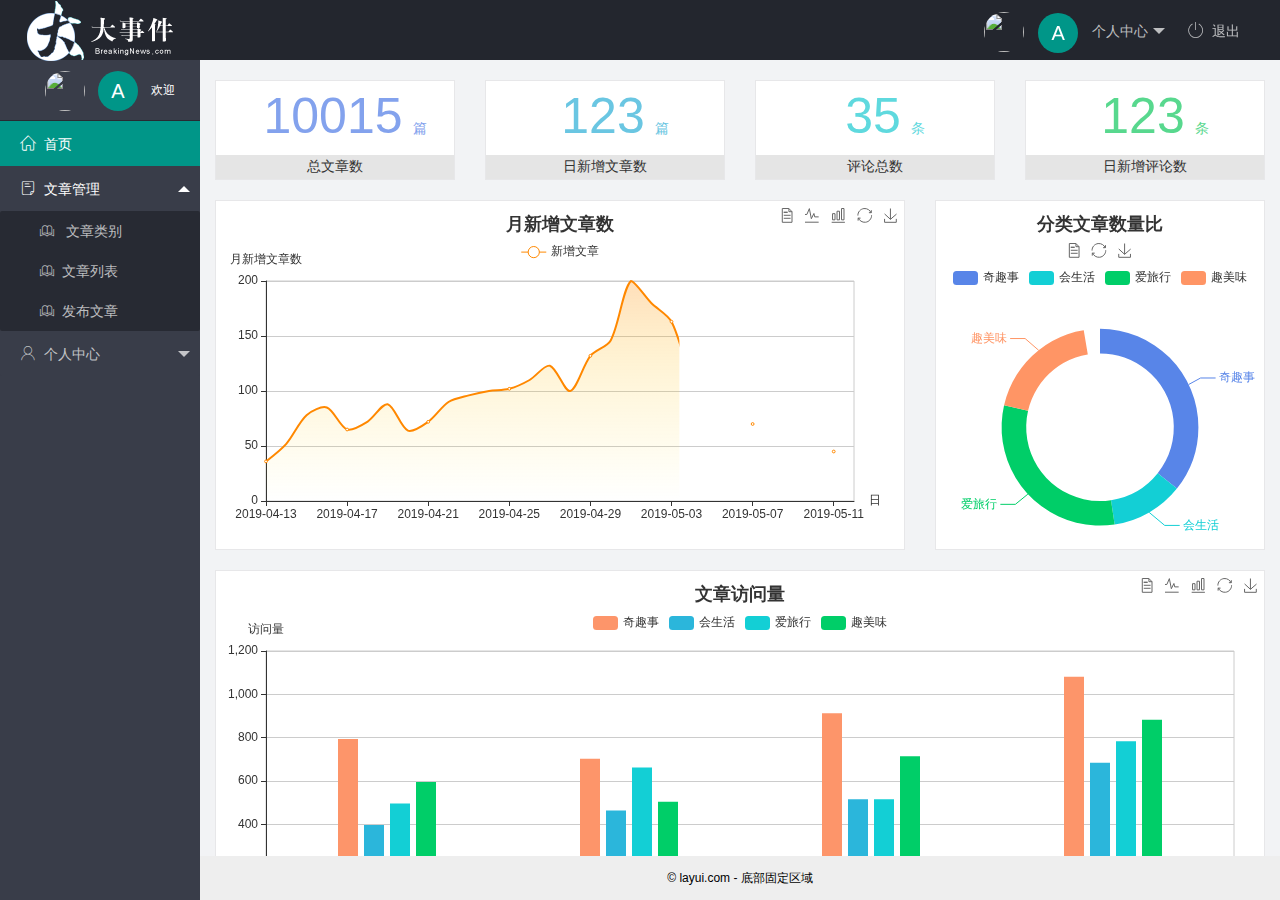
==== commit 46cf8063: "完成个人中心功能的开发" ====
--- a/index.html
+++ b/index.html
@@ -27,10 +27,9 @@
                         <span class="text-avater">A</span> 个人中心
                     </a>
                     <dl class="layui-nav-child">
-                        <dd><a href="">个人中心</a></dd>
-                        <dd><a href="">基本资料</a></dd>
-                        <dd><a href="">更换头像</a></dd>
-                        <dd><a href="">重置密码</a></dd>
+                        <dd><a href="/user/user_info.html" target="fm">基本资料</a></dd>
+                        <dd><a href="/user/user_avatar.html" target="fm">更换头像</a></dd>
+                        <dd><a href="/user/user_psw.html" target="fm">重置密码</a></dd>
                     </dl>
                 </li>
                 <li class="layui-nav-item"><a href="javascript:;" id="btnLogout"><span class="iconfont icon-tuichu"></span>退出</a></li>
@@ -39,7 +38,7 @@
 
         <div class="layui-side layui-bg-black">
             <div class="layui-side-scroll">
-                <div>
+                <div class="userinfo">
                     <img src="http://t.cn/RCzsdCq" class="layui-nav-img">
                     <span class="text-avater">A</span> <span id="welcome">欢迎</span>
                 </div>
@@ -56,11 +55,11 @@
                         </dl>
                     </li>
                     <li class="layui-nav-item">
-                        <a href="javascript:;" class="userinfo"><span class="iconfont icon-user"></span>个人中心</a>
+                        <a href="javascript:;" class=""><span class="iconfont icon-user"></span>个人中心</a>
                         <dl class="layui-nav-child">
-                            <dd><a href="javascript:;"><i class="layui-icon layui-icon-read"></i>基本资料</a></dd>
-                            <dd><a href="javascript:;"><i class="layui-icon layui-icon-read"></i>更新头像</a></dd>
-                            <dd><a href=""><i class="layui-icon layui-icon-read"></i>重置密码</a></dd>
+                            <dd><a href="/user/user_info.html" target="fm"><i class="layui-icon layui-icon-read"></i>基本资料</a></dd>
+                            <dd><a href="/user/user_avatar.html" target="fm"><i class="layui-icon layui-icon-read"></i>更新头像</a></dd>
+                            <dd><a href="/user/user_psw.html" target="fm"><i class="layui-icon layui-icon-read"></i>重置密码</a></dd>
                         </dl>
                     </li>
                 </ul>
